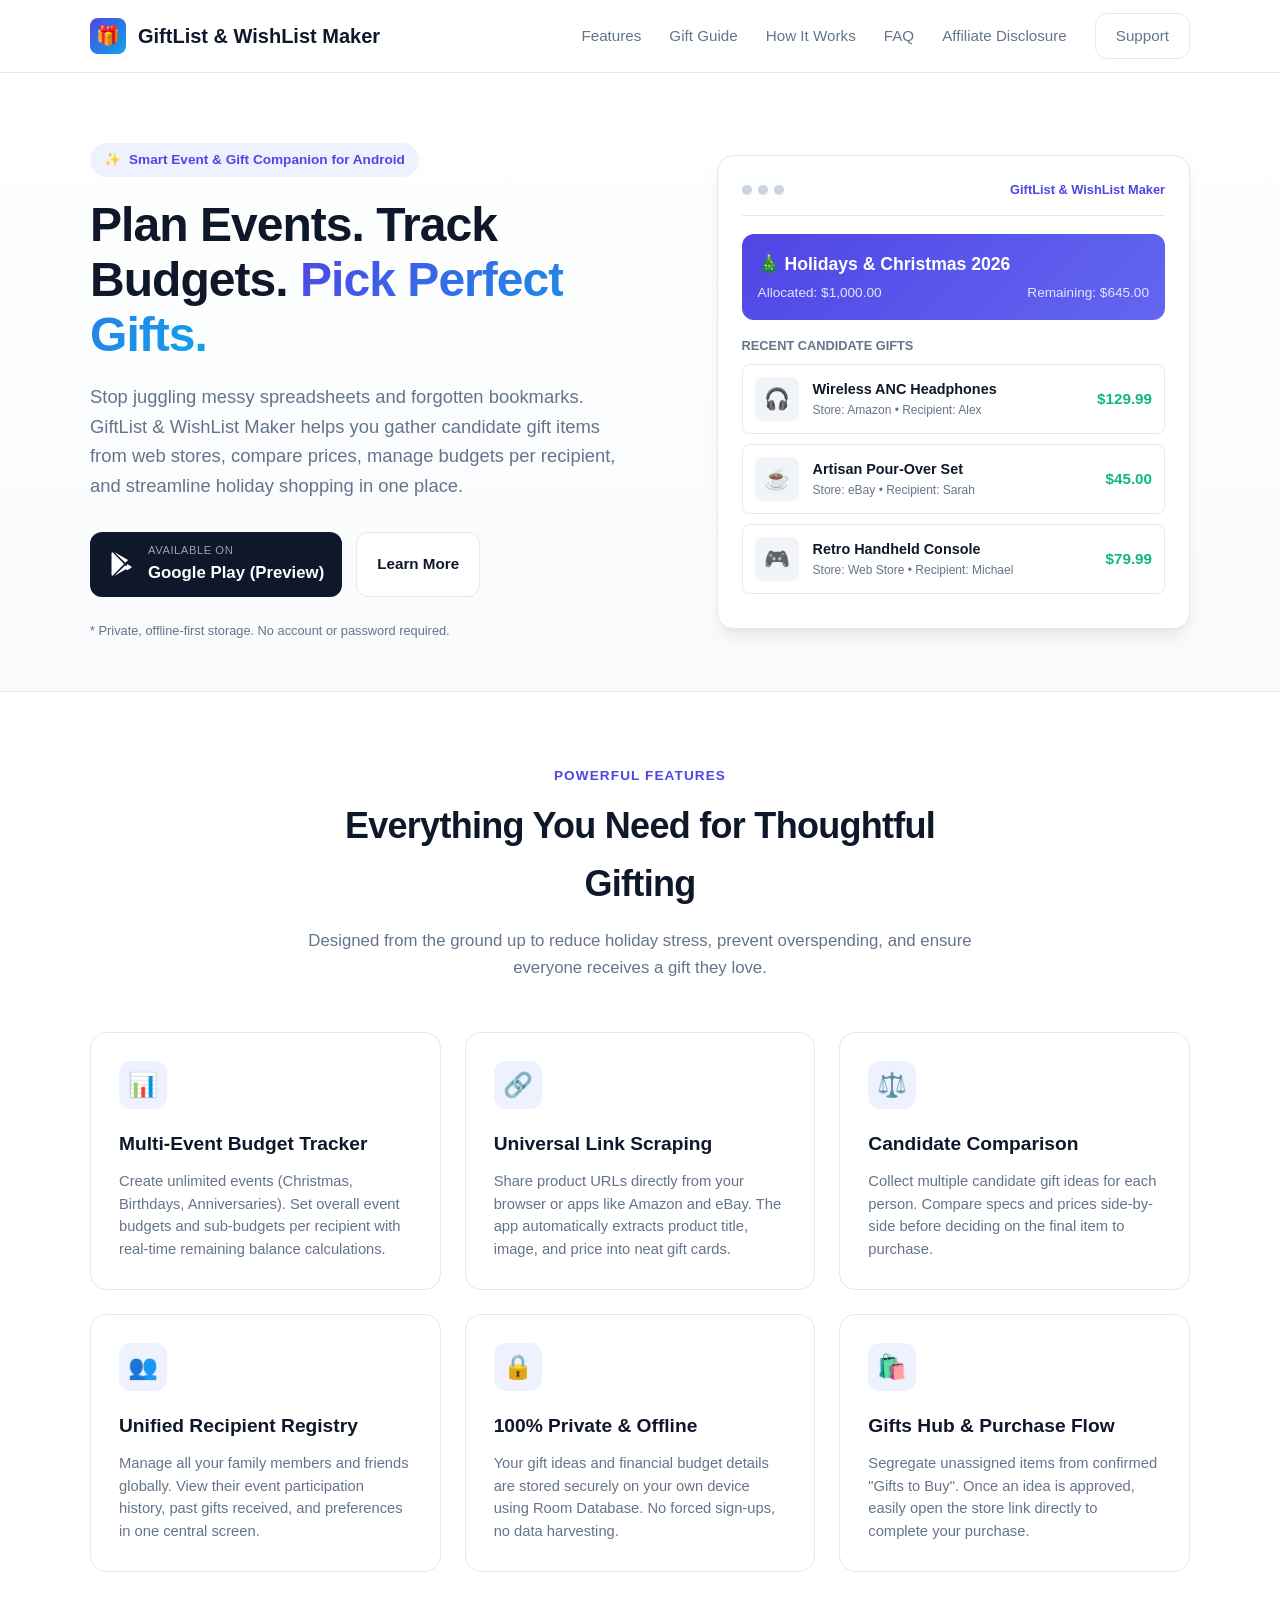
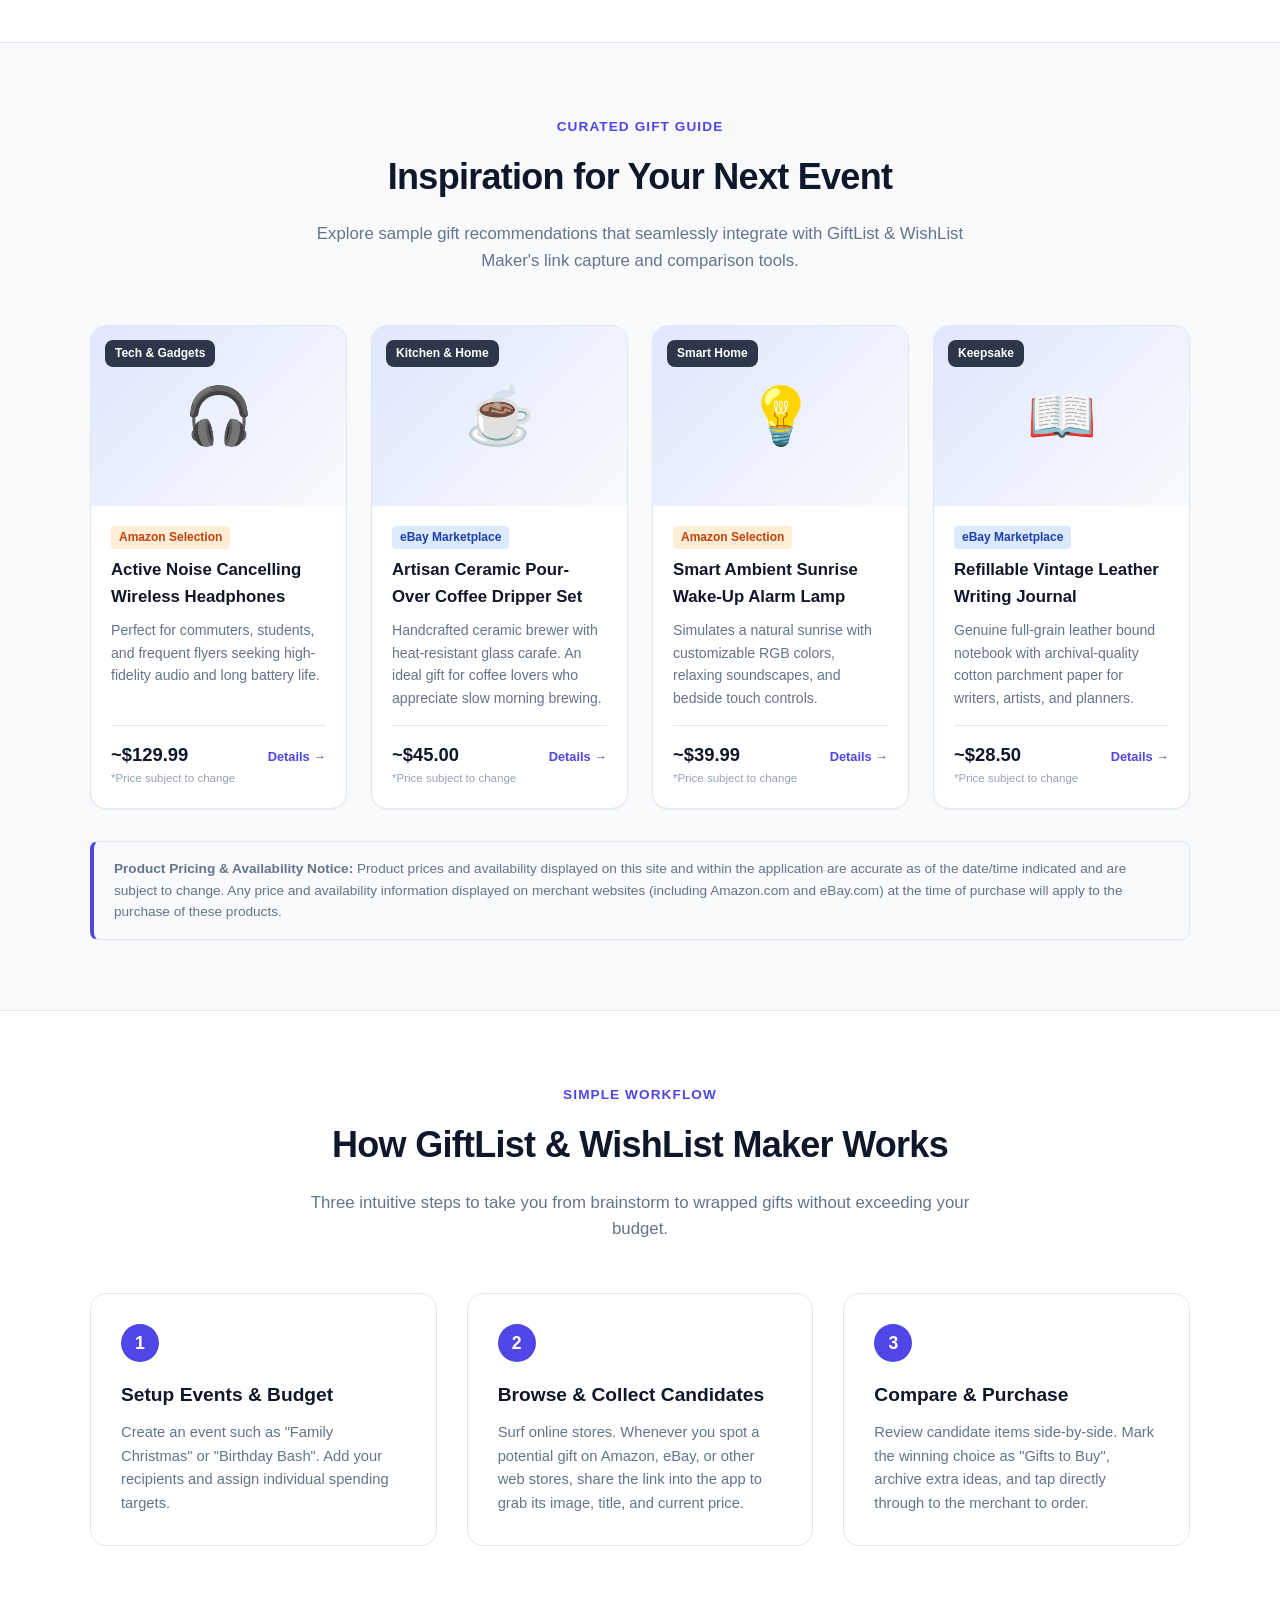
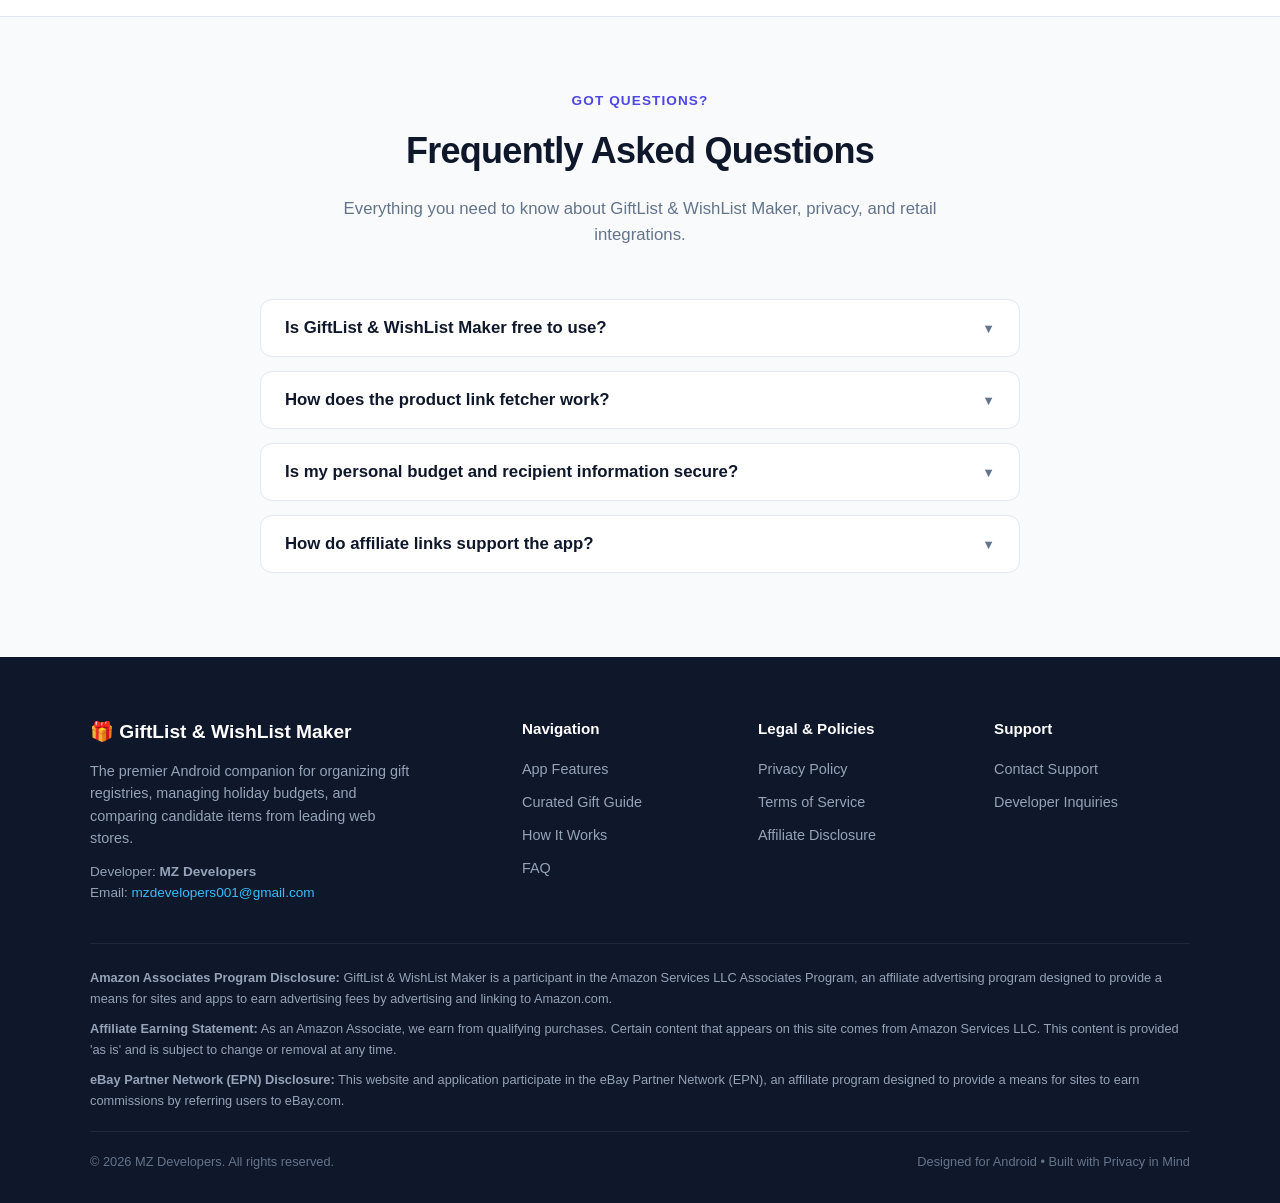
==== index.html @ 9481650f "Initial commit: Compliant companion website for GiftList & WishList Maker" ====
<!DOCTYPE html>
<html lang="en">
<head>
  <meta charset="UTF-8" />
  <meta name="viewport" content="width=device-width, initial-scale=1.0" />
  <title>GiftList & WishList Maker - Smart Event Budgeting & Gift Registry</title>
  <meta name="description" content="Plan events, manage recipient budgets, and curate candidate gifts from Amazon, eBay, and top retailers with GiftList & WishList Maker for Android." />
  <meta name="keywords" content="gift list maker, wishlist app, event budget planner, holiday gift list, amazon gift ideas, ebay gift recommendations, recipient gift tracker" />
  <meta property="og:title" content="GiftList & WishList Maker - Smart Event Budgeting & Gift Registry" />
  <meta property="og:description" content="The intuitive mobile app to organize gift ideas, compare prices, and keep your holiday and birthday budgets on track." />
  <meta property="og:type" content="website" />
  <link rel="stylesheet" href="css/style.css" />
</head>
<body>

  <!-- Top Navigation Header -->
  <header class="site-header">
    <div class="container nav-wrap">
      <a href="/" class="brand">
        <div class="brand-icon">🎁</div>
        <span>GiftList & WishList Maker</span>
      </a>

      <button class="menu-toggle" aria-label="Toggle navigation menu">☰</button>

      <ul class="nav-links">
        <li><a href="#features">Features</a></li>
        <li><a href="#guide">Gift Guide</a></li>
        <li><a href="#how-it-works">How It Works</a></li>
        <li><a href="#faq">FAQ</a></li>
        <li><a href="disclosure">Affiliate Disclosure</a></li>
        <li><a href="contact" class="btn btn-secondary">Support</a></li>
      </ul>
    </div>
  </header>

  <!-- Hero Section -->
  <section class="hero">
    <div class="container hero-grid">
      <div class="hero-content">
        <div class="hero-badge">
          <span>✨</span> Smart Event & Gift Companion for Android
        </div>
        <h1>Plan Events. Track Budgets. <span>Pick Perfect Gifts.</span></h1>
        <p class="hero-lead">
          Stop juggling messy spreadsheets and forgotten bookmarks. GiftList & WishList Maker helps you gather candidate gift items from web stores, compare prices, manage budgets per recipient, and streamline holiday shopping in one place.
        </p>

        <div class="hero-actions">
          <div class="play-badge-link">
            <svg width="28" height="28" viewBox="0 0 24 24" fill="currentColor">
              <path d="M3.609 1.814L13.792 12 3.61 22.186a2.03 2.03 0 0 1-.61-1.464V3.278c0-.568.225-1.1.609-1.464zm11.24 11.242l2.368 2.368-12.01 6.84 9.642-9.208zm0-2.112L5.207 1.736l12.01 6.84-2.368 2.368zm1.488 1.056l3.352 1.91c.783.446.783 1.176 0 1.622l-3.352 1.91-2.124-2.124 2.124-2.318z"/>
            </svg>
            <div>
              <div class="badge-sub">Available on</div>
              <div class="badge-main">Google Play (Preview)</div>
            </div>
          </div>
          <a href="#features" class="btn btn-secondary">Learn More</a>
        </div>
        <p style="font-size: 0.8rem; color: #64748b;">* Private, offline-first storage. No account or password required.</p>
      </div>

      <!-- App Interface Preview Card -->
      <div class="hero-visual">
        <div class="app-mockup-card">
          <div class="mockup-header">
            <div class="mockup-dots">
              <span class="mockup-dot"></span>
              <span class="mockup-dot"></span>
              <span class="mockup-dot"></span>
            </div>
            <span style="font-size: 0.8rem; font-weight: 700; color: #4f46e5;">GiftList & WishList Maker</span>
          </div>

          <div class="mockup-event-banner">
            <h4>🎄 Holidays & Christmas 2026</h4>
            <div class="mockup-event-stats">
              <span>Allocated: $1,000.00</span>
              <span>Remaining: $645.00</span>
            </div>
          </div>

          <div style="font-size: 0.8rem; font-weight: 700; color: #64748b; margin-bottom: 8px;">
            RECENT CANDIDATE GIFTS
          </div>

          <div class="mockup-item-row">
            <div class="mockup-item-img">🎧</div>
            <div class="mockup-item-info">
              <div class="mockup-item-title">Wireless ANC Headphones</div>
              <div class="mockup-item-meta">Store: Amazon • Recipient: Alex</div>
            </div>
            <div class="mockup-item-price">$129.99</div>
          </div>

          <div class="mockup-item-row">
            <div class="mockup-item-img">☕</div>
            <div class="mockup-item-info">
              <div class="mockup-item-title">Artisan Pour-Over Set</div>
              <div class="mockup-item-meta">Store: eBay • Recipient: Sarah</div>
            </div>
            <div class="mockup-item-price">$45.00</div>
          </div>

          <div class="mockup-item-row">
            <div class="mockup-item-img">🎮</div>
            <div class="mockup-item-info">
              <div class="mockup-item-title">Retro Handheld Console</div>
              <div class="mockup-item-meta">Store: Web Store • Recipient: Michael</div>
            </div>
            <div class="mockup-item-price">$79.99</div>
          </div>
        </div>
      </div>
    </div>
  </section>

  <!-- Core Features Section -->
  <section id="features" class="section section-alt">
    <div class="container">
      <div class="section-title-wrap">
        <span class="section-tag">Powerful Features</span>
        <h2 class="section-title">Everything You Need for Thoughtful Gifting</h2>
        <p class="section-subtitle">Designed from the ground up to reduce holiday stress, prevent overspending, and ensure everyone receives a gift they love.</p>
      </div>

      <div class="features-grid">
        <div class="feature-card">
          <div class="feature-icon-wrap">📊</div>
          <h3>Multi-Event Budget Tracker</h3>
          <p>Create unlimited events (Christmas, Birthdays, Anniversaries). Set overall event budgets and sub-budgets per recipient with real-time remaining balance calculations.</p>
        </div>

        <div class="feature-card">
          <div class="feature-icon-wrap">🔗</div>
          <h3>Universal Link Scraping</h3>
          <p>Share product URLs directly from your browser or apps like Amazon and eBay. The app automatically extracts product title, image, and price into neat gift cards.</p>
        </div>

        <div class="feature-card">
          <div class="feature-icon-wrap">⚖️</div>
          <h3>Candidate Comparison</h3>
          <p>Collect multiple candidate gift ideas for each person. Compare specs and prices side-by-side before deciding on the final item to purchase.</p>
        </div>

        <div class="feature-card">
          <div class="feature-icon-wrap">👥</div>
          <h3>Unified Recipient Registry</h3>
          <p>Manage all your family members and friends globally. View their event participation history, past gifts received, and preferences in one central screen.</p>
        </div>

        <div class="feature-card">
          <div class="feature-icon-wrap">🔒</div>
          <h3>100% Private & Offline</h3>
          <p>Your gift ideas and financial budget details are stored securely on your own device using Room Database. No forced sign-ups, no data harvesting.</p>
        </div>

        <div class="feature-card">
          <div class="feature-icon-wrap">🛍️</div>
          <h3>Gifts Hub & Purchase Flow</h3>
          <p>Segregate unassigned items from confirmed "Gifts to Buy". Once an idea is approved, easily open the store link directly to complete your purchase.</p>
        </div>
      </div>
    </div>
  </section>

  <!-- Editorial Curated Gift Ideas Section (Crucial for Amazon Associates & EPN Editorial Compliance) -->
  <section id="guide" class="section">
    <div class="container">
      <div class="section-title-wrap">
        <span class="section-tag">Curated Gift Guide</span>
        <h2 class="section-title">Inspiration for Your Next Event</h2>
        <p class="section-subtitle">Explore sample gift recommendations that seamlessly integrate with GiftList & WishList Maker's link capture and comparison tools.</p>
      </div>

      <div class="guide-grid">
        <!-- Card 1 -->
        <div class="guide-card">
          <div class="guide-img-box">
            <span class="guide-badge-top">Tech & Gadgets</span>
            🎧
          </div>
          <div class="guide-body">
            <span class="guide-store-badge badge-amazon">Amazon Selection</span>
            <h3 class="guide-title">Active Noise Cancelling Wireless Headphones</h3>
            <p class="guide-desc">Perfect for commuters, students, and frequent flyers seeking high-fidelity audio and long battery life.</p>
            <div class="guide-footer">
              <div>
                <span class="guide-price">~$129.99</span>
                <span class="guide-price-note">*Price subject to change</span>
              </div>
              <a href="disclosure" style="font-size: 0.8rem; font-weight: 600;">Details →</a>
            </div>
          </div>
        </div>

        <!-- Card 2 -->
        <div class="guide-card">
          <div class="guide-img-box">
            <span class="guide-badge-top">Kitchen & Home</span>
            ☕
          </div>
          <div class="guide-body">
            <span class="guide-store-badge badge-ebay">eBay Marketplace</span>
            <h3 class="guide-title">Artisan Ceramic Pour-Over Coffee Dripper Set</h3>
            <p class="guide-desc">Handcrafted ceramic brewer with heat-resistant glass carafe. An ideal gift for coffee lovers who appreciate slow morning brewing.</p>
            <div class="guide-footer">
              <div>
                <span class="guide-price">~$45.00</span>
                <span class="guide-price-note">*Price subject to change</span>
              </div>
              <a href="disclosure" style="font-size: 0.8rem; font-weight: 600;">Details →</a>
            </div>
          </div>
        </div>

        <!-- Card 3 -->
        <div class="guide-card">
          <div class="guide-img-box">
            <span class="guide-badge-top">Smart Home</span>
            💡
          </div>
          <div class="guide-body">
            <span class="guide-store-badge badge-amazon">Amazon Selection</span>
            <h3 class="guide-title">Smart Ambient Sunrise Wake-Up Alarm Lamp</h3>
            <p class="guide-desc">Simulates a natural sunrise with customizable RGB colors, relaxing soundscapes, and bedside touch controls.</p>
            <div class="guide-footer">
              <div>
                <span class="guide-price">~$39.99</span>
                <span class="guide-price-note">*Price subject to change</span>
              </div>
              <a href="disclosure" style="font-size: 0.8rem; font-weight: 600;">Details →</a>
            </div>
          </div>
        </div>

        <!-- Card 4 -->
        <div class="guide-card">
          <div class="guide-img-box">
            <span class="guide-badge-top">Keepsake</span>
            📖
          </div>
          <div class="guide-body">
            <span class="guide-store-badge badge-ebay">eBay Marketplace</span>
            <h3 class="guide-title">Refillable Vintage Leather Writing Journal</h3>
            <p class="guide-desc">Genuine full-grain leather bound notebook with archival-quality cotton parchment paper for writers, artists, and planners.</p>
            <div class="guide-footer">
              <div>
                <span class="guide-price">~$28.50</span>
                <span class="guide-price-note">*Price subject to change</span>
              </div>
              <a href="disclosure" style="font-size: 0.8rem; font-weight: 600;">Details →</a>
            </div>
          </div>
        </div>
      </div>

      <!-- Compliance Pricing Notice -->
      <div class="compliance-box">
        <strong>Product Pricing & Availability Notice:</strong> Product prices and availability displayed on this site and within the application are accurate as of the date/time indicated and are subject to change. Any price and availability information displayed on merchant websites (including Amazon.com and eBay.com) at the time of purchase will apply to the purchase of these products.
      </div>
    </div>
  </section>

  <!-- How It Works Section -->
  <section id="how-it-works" class="section section-alt">
    <div class="container">
      <div class="section-title-wrap">
        <span class="section-tag">Simple Workflow</span>
        <h2 class="section-title">How GiftList & WishList Maker Works</h2>
        <p class="section-subtitle">Three intuitive steps to take you from brainstorm to wrapped gifts without exceeding your budget.</p>
      </div>

      <div class="steps-grid">
        <div class="step-card">
          <div class="step-number">1</div>
          <h3>Setup Events & Budget</h3>
          <p>Create an event such as "Family Christmas" or "Birthday Bash". Add your recipients and assign individual spending targets.</p>
        </div>

        <div class="step-card">
          <div class="step-number">2</div>
          <h3>Browse & Collect Candidates</h3>
          <p>Surf online stores. Whenever you spot a potential gift on Amazon, eBay, or other web stores, share the link into the app to grab its image, title, and current price.</p>
        </div>

        <div class="step-card">
          <div class="step-number">3</div>
          <h3>Compare & Purchase</h3>
          <p>Review candidate items side-by-side. Mark the winning choice as "Gifts to Buy", archive extra ideas, and tap directly through to the merchant to order.</p>
        </div>
      </div>
    </div>
  </section>

  <!-- FAQ Section -->
  <section id="faq" class="section">
    <div class="container">
      <div class="section-title-wrap">
        <span class="section-tag">Got Questions?</span>
        <h2 class="section-title">Frequently Asked Questions</h2>
        <p class="section-subtitle">Everything you need to know about GiftList & WishList Maker, privacy, and retail integrations.</p>
      </div>

      <div class="faq-list">
        <div class="faq-item">
          <button class="faq-question">
            <span>Is GiftList & WishList Maker free to use?</span>
            <span class="faq-chevron">▼</span>
          </button>
          <div class="faq-answer">
            Yes! The app provides complete event budget planning, recipient tracking, and candidate gift organization completely free.
          </div>
        </div>

        <div class="faq-item">
          <button class="faq-question">
            <span>How does the product link fetcher work?</span>
            <span class="faq-chevron">▼</span>
          </button>
          <div class="faq-answer">
            When you enter or share a product URL into the app, our metadata service parses the webpage's open graph meta tags and product schema to extract the official title, thumbnail image, store name, and price, formatting them into an easy-to-read candidate card.
          </div>
        </div>

        <div class="faq-item">
          <button class="faq-question">
            <span>Is my personal budget and recipient information secure?</span>
            <span class="faq-chevron">▼</span>
          </button>
          <div class="faq-answer">
            Absolutely. GiftList & WishList Maker operates with a local-first philosophy. Your event names, recipient budgets, and gift candidate lists are stored in a private SQLite database directly on your device. We do not sell your personal shopping data.
          </div>
        </div>

        <div class="faq-item">
          <button class="faq-question">
            <span>How do affiliate links support the app?</span>
            <span class="faq-chevron">▼</span>
          </button>
          <div class="faq-answer">
            When you click on merchant product links (such as Amazon or eBay) to complete a purchase, we may earn a small affiliate commission at absolutely no additional cost to you. This enables us to maintain and continuously improve the app.
          </div>
        </div>
      </div>
    </div>
  </section>

  <!-- Footer with Mandatory Amazon & eBay Disclaimers -->
  <footer class="site-footer">
    <div class="container">
      <div class="footer-grid">
        <div class="footer-brand">
          <h3>🎁 GiftList & WishList Maker</h3>
          <p>The premier Android companion for organizing gift registries, managing holiday budgets, and comparing candidate items from leading web stores.</p>
          <p style="margin-top: 12px; font-size: 0.85rem; color: #94a3b8;">
            Developer: <strong>MZ Developers</strong><br />
            Email: <a href="mailto:mzdevelopers001@gmail.com" style="color: #38bdf8;">mzdevelopers001@gmail.com</a>
          </p>
        </div>

        <div class="footer-col">
          <h4>Navigation</h4>
          <ul>
            <li><a href="#features">App Features</a></li>
            <li><a href="#guide">Curated Gift Guide</a></li>
            <li><a href="#how-it-works">How It Works</a></li>
            <li><a href="#faq">FAQ</a></li>
          </ul>
        </div>

        <div class="footer-col">
          <h4>Legal & Policies</h4>
          <ul>
            <li><a href="privacy">Privacy Policy</a></li>
            <li><a href="terms">Terms of Service</a></li>
            <li><a href="disclosure">Affiliate Disclosure</a></li>
          </ul>
        </div>

        <div class="footer-col">
          <h4>Support</h4>
          <ul>
            <li><a href="contact">Contact Support</a></li>
            <li><a href="mailto:mzdevelopers001@gmail.com">Developer Inquiries</a></li>
          </ul>
        </div>
      </div>

      <!-- Mandatory Affiliate Compliance Statements -->
      <div class="footer-disclaimer-panel">
        <p>
          <strong>Amazon Associates Program Disclosure:</strong> GiftList & WishList Maker is a participant in the Amazon Services LLC Associates Program, an affiliate advertising program designed to provide a means for sites and apps to earn advertising fees by advertising and linking to Amazon.com.
        </p>
        <p>
          <strong>Affiliate Earning Statement:</strong> As an Amazon Associate, we earn from qualifying purchases. Certain content that appears on this site comes from Amazon Services LLC. This content is provided 'as is' and is subject to change or removal at any time.
        </p>
        <p>
          <strong>eBay Partner Network (EPN) Disclosure:</strong> This website and application participate in the eBay Partner Network (EPN), an affiliate program designed to provide a means for sites to earn commissions by referring users to eBay.com.
        </p>
      </div>

      <div class="footer-bottom">
        <div>
          &copy; <span class="current-year">2026</span> MZ Developers. All rights reserved.
        </div>
        <div>
          Designed for Android &bull; Built with Privacy in Mind
        </div>
      </div>
    </div>
  </footer>

  <script src="js/main.js"></script>
</body>
</html>
---- css/style.css ----
/* GiftList & WishList Maker - Global Stylesheet */
:root {
  --primary: #4f46e5;
  --primary-hover: #4338ca;
  --primary-light: #eef2ff;
  --secondary: #0ea5e9;
  --accent: #f59e0b;
  --success: #10b981;
  --text-main: #0f172a;
  --text-muted: #64748b;
  --text-light: #94a3b8;
  --bg-page: #f8fafc;
  --bg-surface: #ffffff;
  --bg-surface-alt: #f1f5f9;
  --border: #e2e8f0;
  --border-focus: #c7d2fe;
  --shadow-sm: 0 1px 2px 0 rgba(0, 0, 0, 0.05);
  --shadow-md: 0 4px 6px -1px rgba(0, 0, 0, 0.08), 0 2px 4px -2px rgba(0, 0, 0, 0.04);
  --shadow-lg: 0 10px 15px -3px rgba(0, 0, 0, 0.08), 0 4px 6px -4px rgba(0, 0, 0, 0.03);
  --radius-sm: 8px;
  --radius-md: 12px;
  --radius-lg: 16px;
  --radius-full: 9999px;
  --container-max: 1140px;
}

* {
  box-sizing: border-box;
  margin: 0;
  padding: 0;
}

body {
  font-family: -apple-system, BlinkMacSystemFont, "Segoe UI", Roboto, "Helvetica Neue", Arial, sans-serif;
  color: var(--text-main);
  background-color: var(--bg-page);
  line-height: 1.6;
  -webkit-font-smoothing: antialiased;
}

a {
  color: var(--primary);
  text-decoration: none;
  transition: color 0.2s ease;
}

a:hover {
  color: var(--primary-hover);
}

img, svg {
  max-width: 100%;
  height: auto;
  display: block;
}

.container {
  width: 100%;
  max-width: var(--container-max);
  margin-left: auto;
  margin-right: auto;
  padding-left: 20px;
  padding-right: 20px;
}

/* Header & Navigation */
.site-header {
  position: sticky;
  top: 0;
  z-index: 50;
  background: rgba(255, 255, 255, 0.95);
  backdrop-filter: blur(10px);
  border-bottom: 1px solid var(--border);
}

.nav-wrap {
  display: flex;
  align-items: center;
  justify-content: space-between;
  height: 72px;
}

.brand {
  display: flex;
  align-items: center;
  gap: 12px;
  font-size: 1.25rem;
  font-weight: 700;
  color: var(--text-main);
}

.brand-icon {
  width: 36px;
  height: 36px;
  background: linear-gradient(135deg, var(--primary), var(--secondary));
  color: #ffffff;
  border-radius: var(--radius-sm);
  display: flex;
  align-items: center;
  justify-content: center;
  font-size: 1.2rem;
}

.nav-links {
  display: flex;
  align-items: center;
  gap: 28px;
  list-style: none;
}

.nav-links a {
  font-size: 0.95rem;
  font-weight: 500;
  color: var(--text-muted);
}

.nav-links a:hover,
.nav-links a.active {
  color: var(--primary);
}

.btn {
  display: inline-flex;
  align-items: center;
  justify-content: center;
  gap: 8px;
  font-weight: 600;
  font-size: 0.95rem;
  padding: 10px 20px;
  border-radius: var(--radius-md);
  border: 1px solid transparent;
  cursor: pointer;
  transition: all 0.2s ease;
  text-decoration: none;
}

.btn-primary {
  background: var(--primary);
  color: #ffffff;
}

.btn-primary:hover {
  background: var(--primary-hover);
  color: #ffffff;
  transform: translateY(-1px);
  box-shadow: var(--shadow-md);
}

.btn-secondary {
  background: #ffffff;
  color: var(--text-main);
  border-color: var(--border);
}

.btn-secondary:hover {
  background: var(--bg-surface-alt);
  color: var(--text-main);
}

.menu-toggle {
  display: none;
  background: transparent;
  border: none;
  font-size: 1.5rem;
  cursor: pointer;
  color: var(--text-main);
}

/* Hero Section */
.hero {
  padding: 70px 0 50px;
  background: linear-gradient(180deg, #ffffff 0%, var(--bg-page) 100%);
  overflow: hidden;
}

.hero-grid {
  display: grid;
  grid-template-columns: 1.1fr 0.9fr;
  gap: 48px;
  align-items: center;
}

.hero-badge {
  display: inline-flex;
  align-items: center;
  gap: 8px;
  padding: 6px 14px;
  background: var(--primary-light);
  color: var(--primary);
  border-radius: var(--radius-full);
  font-size: 0.85rem;
  font-weight: 600;
  margin-bottom: 20px;
}

.hero h1 {
  font-size: 3rem;
  line-height: 1.15;
  font-weight: 800;
  letter-spacing: -0.02em;
  margin-bottom: 20px;
  color: var(--text-main);
}

.hero h1 span {
  background: linear-gradient(135deg, var(--primary), var(--secondary));
  -webkit-background-clip: text;
  -webkit-text-fill-color: transparent;
}

.hero-lead {
  font-size: 1.15rem;
  color: var(--text-muted);
  margin-bottom: 32px;
  max-width: 540px;
}

.hero-actions {
  display: flex;
  flex-wrap: wrap;
  gap: 14px;
  margin-bottom: 24px;
}

.play-badge-link {
  display: inline-flex;
  align-items: center;
  gap: 12px;
  background: #0f172a;
  color: #ffffff;
  padding: 10px 18px;
  border-radius: var(--radius-md);
  transition: transform 0.2s ease, box-shadow 0.2s ease;
}

.play-badge-link:hover {
  transform: translateY(-2px);
  box-shadow: var(--shadow-lg);
  color: #ffffff;
}

.play-badge-link .badge-sub {
  font-size: 0.7rem;
  text-transform: uppercase;
  letter-spacing: 0.05em;
  color: #94a3b8;
}

.play-badge-link .badge-main {
  font-size: 1.05rem;
  font-weight: 700;
  color: #ffffff;
}

/* App Mockup Graphic in Hero */
.app-mockup-card {
  background: #ffffff;
  border: 1px solid var(--border);
  border-radius: var(--radius-lg);
  box-shadow: var(--shadow-lg);
  padding: 24px;
  position: relative;
}

.mockup-header {
  display: flex;
  justify-content: space-between;
  align-items: center;
  border-bottom: 1px solid var(--border);
  padding-bottom: 14px;
  margin-bottom: 18px;
}

.mockup-dots {
  display: flex;
  gap: 6px;
}

.mockup-dot {
  width: 10px;
  height: 10px;
  border-radius: 50%;
  background: #cbd5e1;
}

.mockup-event-banner {
  background: linear-gradient(135deg, #4f46e5, #6366f1);
  color: #ffffff;
  border-radius: var(--radius-md);
  padding: 16px;
  margin-bottom: 16px;
}

.mockup-event-banner h4 {
  font-size: 1.1rem;
  font-weight: 700;
  margin-bottom: 4px;
}

.mockup-event-stats {
  display: flex;
  justify-content: space-between;
  font-size: 0.85rem;
  color: #e0e7ff;
}

.mockup-item-row {
  display: flex;
  align-items: center;
  gap: 14px;
  padding: 12px;
  border: 1px solid var(--border);
  border-radius: var(--radius-sm);
  margin-bottom: 10px;
  background: #ffffff;
}

.mockup-item-img {
  width: 44px;
  height: 44px;
  border-radius: var(--radius-sm);
  background: var(--bg-surface-alt);
  display: flex;
  align-items: center;
  justify-content: center;
  font-size: 1.3rem;
}

.mockup-item-info {
  flex: 1;
}

.mockup-item-title {
  font-size: 0.9rem;
  font-weight: 600;
  color: var(--text-main);
}

.mockup-item-meta {
  font-size: 0.75rem;
  color: var(--text-muted);
}

.mockup-item-price {
  font-weight: 700;
  color: var(--success);
  font-size: 0.95rem;
}

/* Sections Common */
.section {
  padding: 70px 0;
}

.section-alt {
  background: #ffffff;
  border-top: 1px solid var(--border);
  border-bottom: 1px solid var(--border);
}

.section-title-wrap {
  text-align: center;
  max-width: 680px;
  margin: 0 auto 50px;
}

.section-tag {
  display: inline-block;
  color: var(--primary);
  font-size: 0.85rem;
  font-weight: 700;
  text-transform: uppercase;
  letter-spacing: 0.08em;
  margin-bottom: 10px;
}

.section-title {
  font-size: 2.25rem;
  font-weight: 800;
  letter-spacing: -0.02em;
  margin-bottom: 16px;
  color: var(--text-main);
}

.section-subtitle {
  font-size: 1.05rem;
  color: var(--text-muted);
}

/* Features Grid */
.features-grid {
  display: grid;
  grid-template-columns: repeat(auto-fit, minmax(260px, 1fr));
  gap: 24px;
}

.feature-card {
  background: var(--bg-surface);
  border: 1px solid var(--border);
  border-radius: var(--radius-lg);
  padding: 28px;
  transition: transform 0.2s ease, box-shadow 0.2s ease;
}

.feature-card:hover {
  transform: translateY(-3px);
  box-shadow: var(--shadow-md);
}

.feature-icon-wrap {
  width: 48px;
  height: 48px;
  border-radius: var(--radius-md);
  background: var(--primary-light);
  color: var(--primary);
  display: flex;
  align-items: center;
  justify-content: center;
  font-size: 1.5rem;
  margin-bottom: 20px;
}

.feature-card h3 {
  font-size: 1.2rem;
  font-weight: 700;
  margin-bottom: 10px;
}

.feature-card p {
  font-size: 0.92rem;
  color: var(--text-muted);
  line-height: 1.55;
}

/* Curated Gift Guide Sample Section (Affiliate Approval Focus) */
.guide-grid {
  display: grid;
  grid-template-columns: repeat(auto-fit, minmax(250px, 1fr));
  gap: 24px;
}

.guide-card {
  background: #ffffff;
  border: 1px solid var(--border);
  border-radius: var(--radius-lg);
  overflow: hidden;
  box-shadow: var(--shadow-sm);
  display: flex;
  flex-direction: column;
  transition: transform 0.2s ease, box-shadow 0.2s ease;
}

.guide-card:hover {
  transform: translateY(-3px);
  box-shadow: var(--shadow-md);
}

.guide-badge-top {
  position: absolute;
  top: 14px;
  left: 14px;
  background: rgba(15, 23, 42, 0.85);
  color: #ffffff;
  padding: 4px 10px;
  border-radius: var(--radius-sm);
  font-size: 0.75rem;
  font-weight: 600;
}

.guide-img-box {
  position: relative;
  height: 180px;
  background: linear-gradient(135deg, #e0e7ff, #f8fafc);
  display: flex;
  align-items: center;
  justify-content: center;
  font-size: 3.5rem;
}

.guide-body {
  padding: 20px;
  display: flex;
  flex-direction: column;
  flex: 1;
}

.guide-store-badge {
  display: inline-block;
  font-size: 0.75rem;
  font-weight: 700;
  padding: 2px 8px;
  border-radius: 4px;
  margin-bottom: 8px;
  width: fit-content;
}

.badge-amazon {
  background: #ffedd5;
  color: #c2410c;
}

.badge-ebay {
  background: #dbeafe;
  color: #1e40af;
}

.guide-title {
  font-size: 1.05rem;
  font-weight: 700;
  margin-bottom: 8px;
  color: var(--text-main);
}

.guide-desc {
  font-size: 0.88rem;
  color: var(--text-muted);
  margin-bottom: 16px;
  flex: 1;
}

.guide-footer {
  display: flex;
  align-items: baseline;
  justify-content: space-between;
  border-top: 1px solid var(--border);
  padding-top: 14px;
  margin-top: auto;
}

.guide-price {
  font-size: 1.15rem;
  font-weight: 800;
  color: var(--text-main);
}

.guide-price-note {
  font-size: 0.72rem;
  color: var(--text-light);
  display: block;
}

/* Compliance Notice Box */
.compliance-box {
  background: #f8fafc;
  border: 1px solid var(--border);
  border-left: 4px solid var(--primary);
  border-radius: var(--radius-sm);
  padding: 16px 20px;
  margin-top: 32px;
  font-size: 0.85rem;
  color: var(--text-muted);
}

/* How It Works Steps */
.steps-grid {
  display: grid;
  grid-template-columns: repeat(auto-fit, minmax(280px, 1fr));
  gap: 30px;
}

.step-card {
  position: relative;
  padding: 30px;
  background: var(--bg-surface);
  border: 1px solid var(--border);
  border-radius: var(--radius-lg);
}

.step-number {
  width: 38px;
  height: 38px;
  background: var(--primary);
  color: #ffffff;
  border-radius: 50%;
  font-weight: 800;
  font-size: 1.1rem;
  display: flex;
  align-items: center;
  justify-content: center;
  margin-bottom: 18px;
}

.step-card h3 {
  font-size: 1.2rem;
  font-weight: 700;
  margin-bottom: 10px;
}

.step-card p {
  font-size: 0.92rem;
  color: var(--text-muted);
}

/* FAQ Accordion */
.faq-list {
  max-width: 760px;
  margin: 0 auto;
}

.faq-item {
  border: 1px solid var(--border);
  border-radius: var(--radius-md);
  margin-bottom: 14px;
  background: #ffffff;
  overflow: hidden;
}

.faq-question {
  width: 100%;
  text-align: left;
  background: transparent;
  border: none;
  padding: 18px 24px;
  font-size: 1.05rem;
  font-weight: 600;
  color: var(--text-main);
  cursor: pointer;
  display: flex;
  justify-content: space-between;
  align-items: center;
}

.faq-chevron {
  transition: transform 0.2s ease;
  font-size: 0.8rem;
  color: var(--text-muted);
}

.faq-item.active .faq-chevron {
  transform: rotate(180deg);
}

.faq-answer {
  padding: 0 24px 18px;
  font-size: 0.95rem;
  color: var(--text-muted);
  display: none;
  line-height: 1.6;
}

.faq-item.active .faq-answer {
  display: block;
}

/* Legal & Detail Content Pages */
.legal-page-header {
  padding: 50px 0 30px;
  background: #ffffff;
  border-bottom: 1px solid var(--border);
  margin-bottom: 40px;
}

.legal-page-header h1 {
  font-size: 2.5rem;
  font-weight: 800;
  margin-bottom: 10px;
  color: var(--text-main);
}

.legal-meta {
  color: var(--text-muted);
  font-size: 0.9rem;
}

.legal-content {
  background: #ffffff;
  border: 1px solid var(--border);
  border-radius: var(--radius-lg);
  padding: 40px;
  margin-bottom: 60px;
  max-width: 900px;
  margin-left: auto;
  margin-right: auto;
}

.legal-content h2 {
  font-size: 1.5rem;
  font-weight: 700;
  margin-top: 32px;
  margin-bottom: 14px;
  color: var(--text-main);
  border-bottom: 1px solid var(--border);
  padding-bottom: 8px;
}

.legal-content h3 {
  font-size: 1.15rem;
  font-weight: 600;
  margin-top: 24px;
  margin-bottom: 10px;
}

.legal-content p,
.legal-content ul {
  font-size: 0.95rem;
  color: #334155;
  margin-bottom: 16px;
  line-height: 1.7;
}

.legal-content ul {
  padding-left: 24px;
}

.legal-content li {
  margin-bottom: 8px;
}

.disclosure-highlight-box {
  background: #eff6ff;
  border: 2px solid #93c5fd;
  border-radius: var(--radius-md);
  padding: 20px;
  margin: 24px 0;
  font-weight: 500;
  color: #1e3a8a;
}

/* Contact Page Layout */
.contact-grid {
  display: grid;
  grid-template-columns: 1fr 1fr;
  gap: 36px;
  max-width: 960px;
  margin: 0 auto;
}

.contact-card {
  background: #ffffff;
  border: 1px solid var(--border);
  border-radius: var(--radius-lg);
  padding: 36px;
}

.contact-item {
  display: flex;
  gap: 16px;
  margin-bottom: 24px;
}

.contact-icon {
  width: 44px;
  height: 44px;
  border-radius: var(--radius-sm);
  background: var(--primary-light);
  color: var(--primary);
  display: flex;
  align-items: center;
  justify-content: center;
  font-size: 1.3rem;
  flex-shrink: 0;
}

.contact-form .form-group {
  margin-bottom: 18px;
}

.contact-form label {
  display: block;
  font-size: 0.88rem;
  font-weight: 600;
  margin-bottom: 6px;
  color: var(--text-main);
}

.contact-form input,
.contact-form textarea {
  width: 100%;
  padding: 12px 14px;
  border: 1px solid var(--border);
  border-radius: var(--radius-sm);
  font-size: 0.95rem;
  font-family: inherit;
  color: var(--text-main);
  background: #f8fafc;
  transition: border-color 0.2s ease, box-shadow 0.2s ease;
}

.contact-form input:focus,
.contact-form textarea:focus {
  outline: none;
  border-color: var(--primary);
  background: #ffffff;
  box-shadow: 0 0 0 3px rgba(79, 70, 229, 0.15);
}

/* Footer & Mandatory Affiliate Disclaimers */
.site-footer {
  background: #0f172a;
  color: #cbd5e1;
  padding: 60px 0 30px;
  font-size: 0.9rem;
}

.footer-grid {
  display: grid;
  grid-template-columns: 2fr 1fr 1fr 1fr;
  gap: 40px;
  margin-bottom: 40px;
}

.footer-brand h3 {
  color: #ffffff;
  font-size: 1.2rem;
  font-weight: 700;
  margin-bottom: 12px;
}

.footer-brand p {
  color: #94a3b8;
  font-size: 0.9rem;
  max-width: 320px;
  line-height: 1.55;
}

.footer-col h4 {
  color: #ffffff;
  font-size: 0.95rem;
  font-weight: 600;
  margin-bottom: 16px;
}

.footer-col ul {
  list-style: none;
}

.footer-col li {
  margin-bottom: 10px;
}

.footer-col a {
  color: #94a3b8;
}

.footer-col a:hover {
  color: #ffffff;
}

.footer-disclaimer-panel {
  border-top: 1px solid #1e293b;
  padding-top: 24px;
  margin-top: 30px;
  font-size: 0.8rem;
  line-height: 1.6;
  color: #94a3b8;
}

.footer-disclaimer-panel p {
  margin-bottom: 10px;
}

.footer-bottom {
  border-top: 1px solid #1e293b;
  padding-top: 20px;
  margin-top: 20px;
  display: flex;
  justify-content: space-between;
  align-items: center;
  font-size: 0.8rem;
  color: #64748b;
}

/* Responsive Media Queries */
@media (max-width: 960px) {
  .hero-grid {
    grid-template-columns: 1fr;
    gap: 36px;
  }
  .contact-grid {
    grid-template-columns: 1fr;
  }
  .footer-grid {
    grid-template-columns: 1fr 1fr;
  }
}

@media (max-width: 768px) {
  .menu-toggle {
    display: block;
  }
  .nav-links {
    position: absolute;
    top: 72px;
    left: 0;
    width: 100%;
    background: #ffffff;
    flex-direction: column;
    align-items: flex-start;
    padding: 24px;
    gap: 18px;
    border-bottom: 1px solid var(--border);
    box-shadow: var(--shadow-lg);
    display: none;
  }
  .nav-links.active {
    display: flex;
  }
  .hero h1 {
    font-size: 2.3rem;
  }
  .footer-grid {
    grid-template-columns: 1fr;
  }
  .footer-bottom {
    flex-direction: column;
    gap: 10px;
    text-align: center;
  }
}
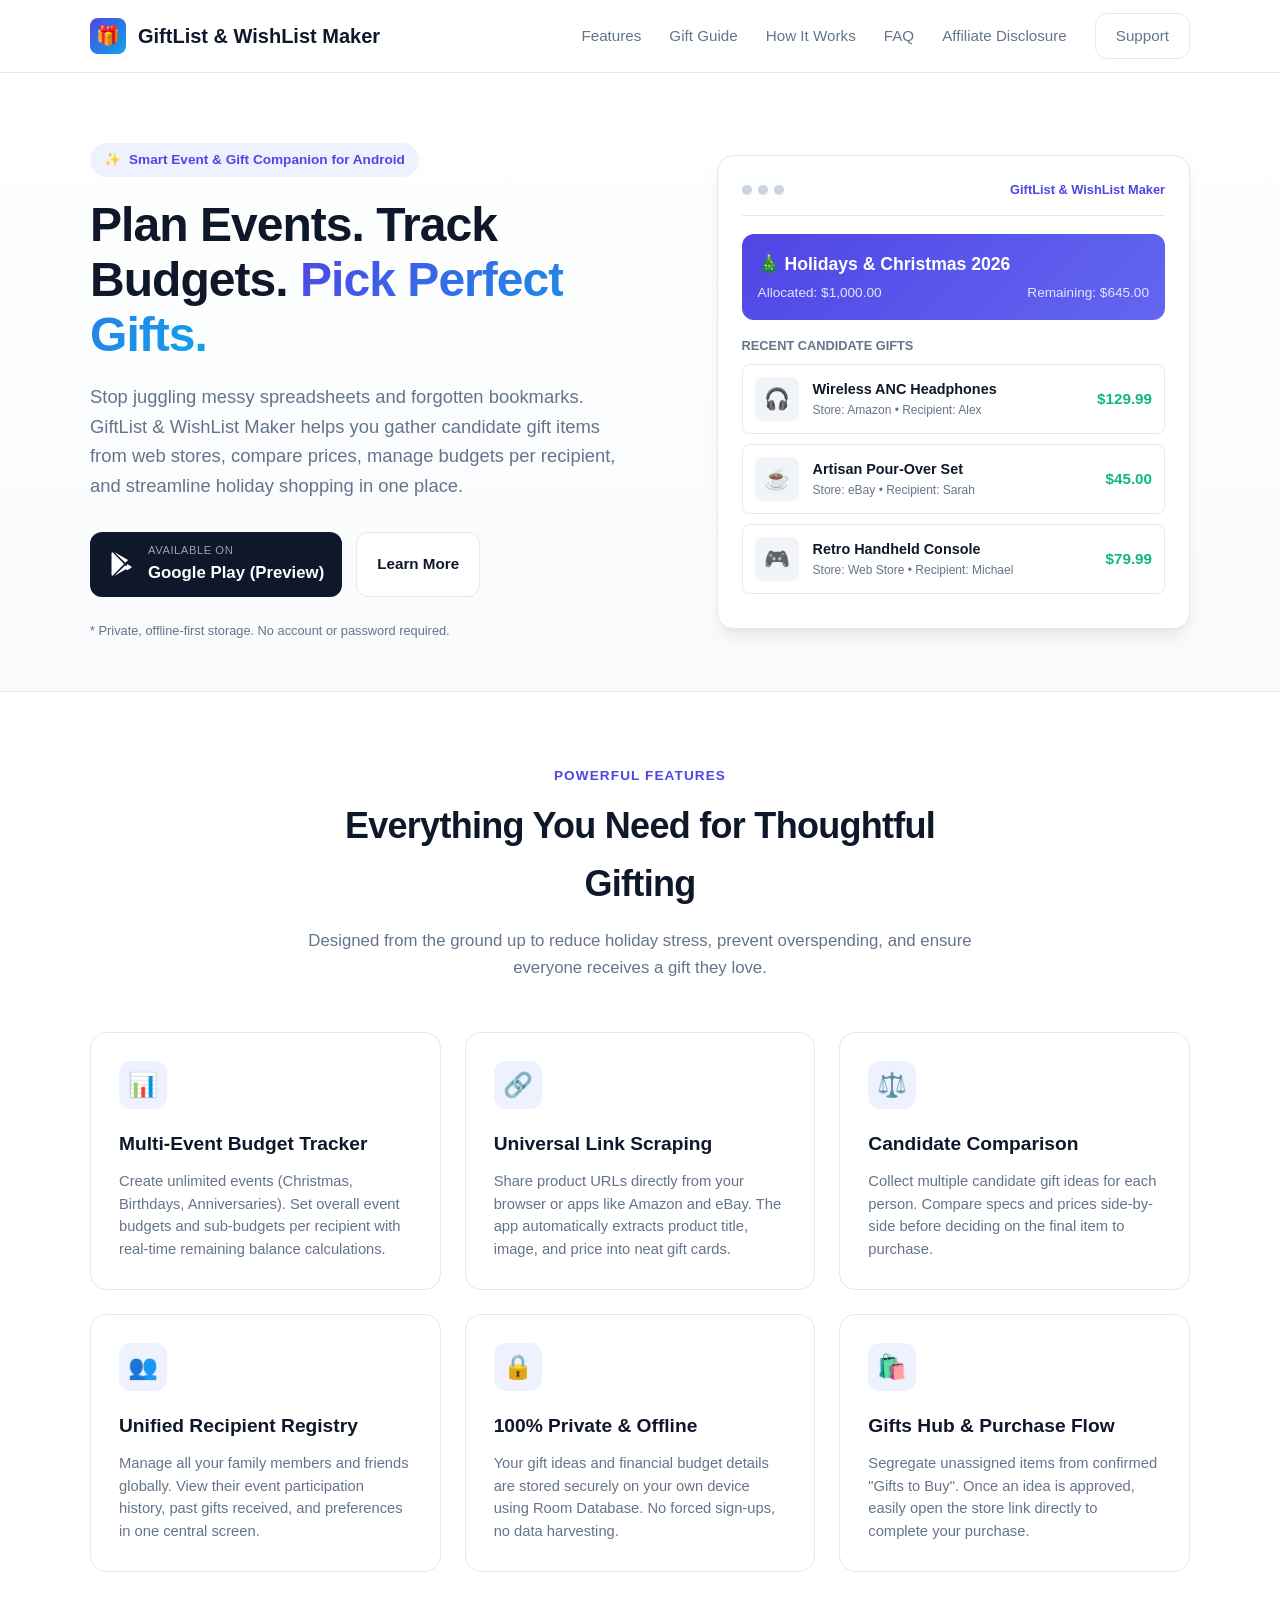
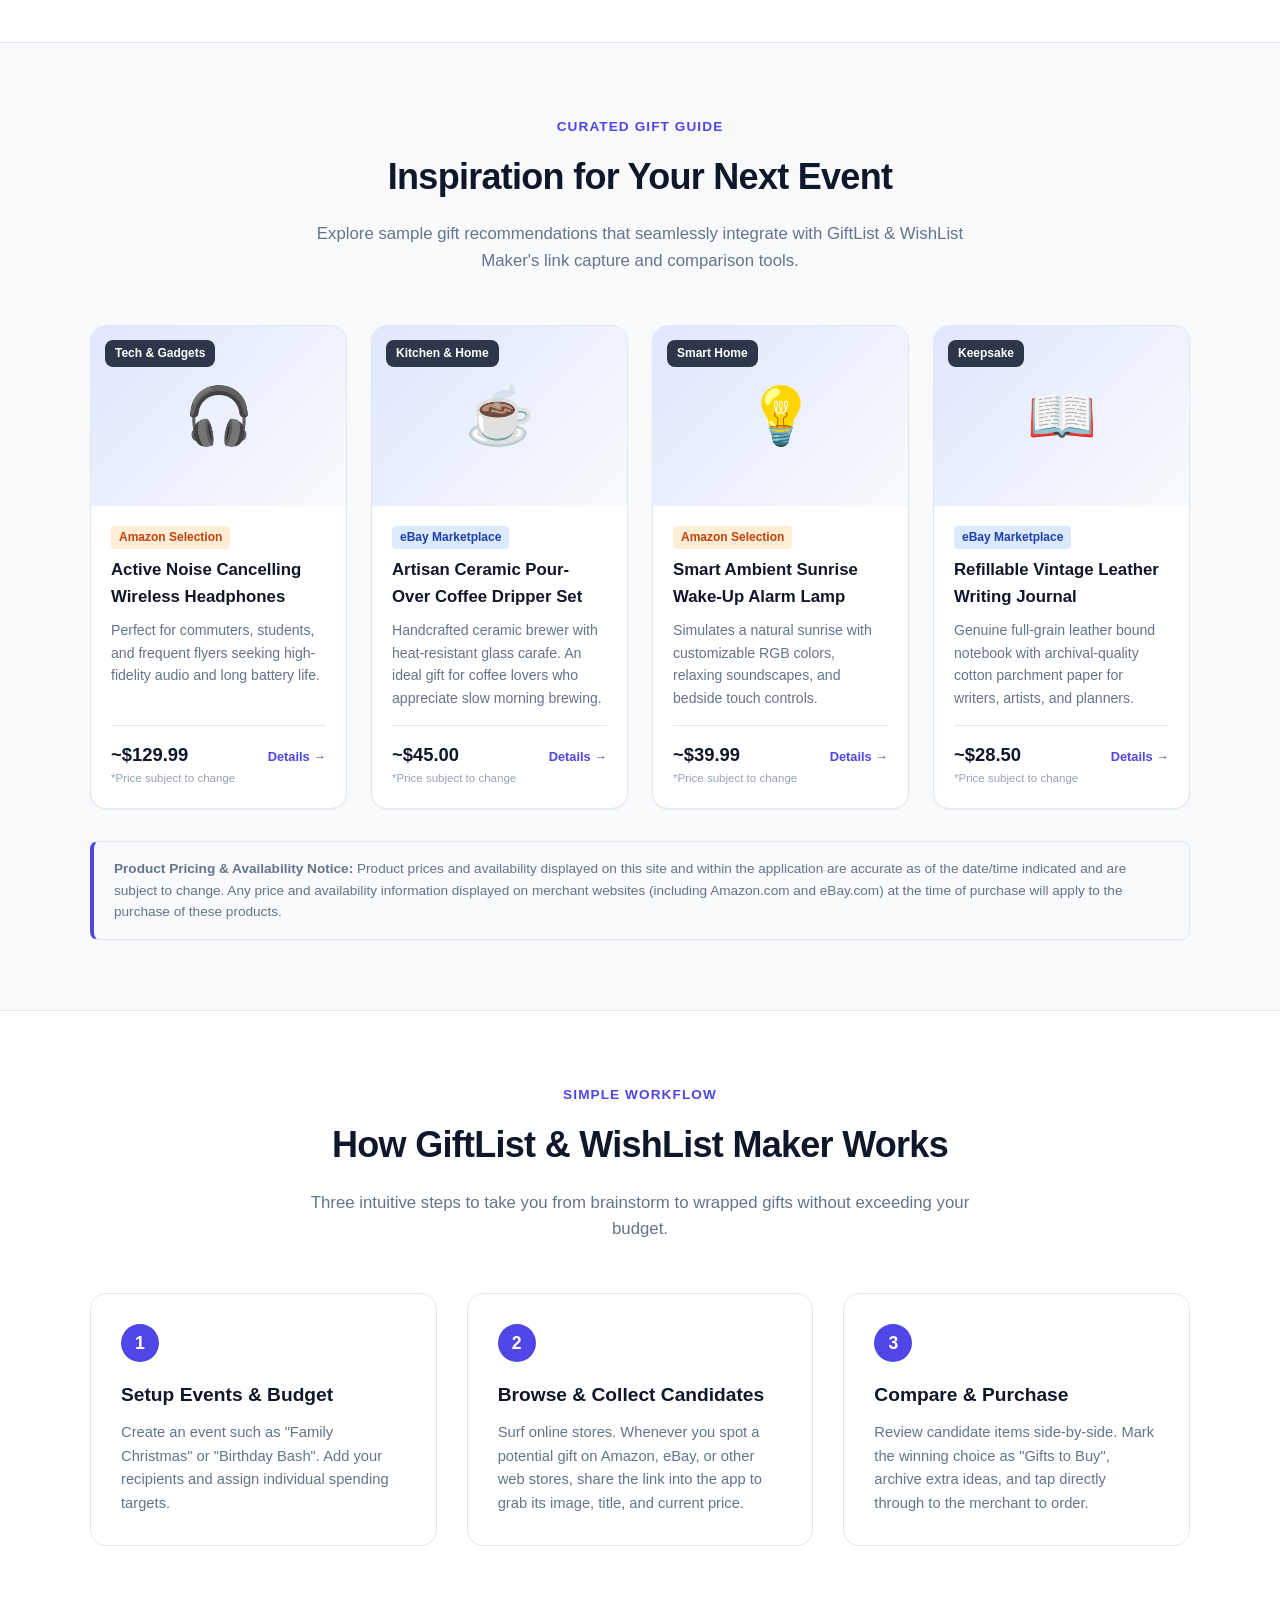
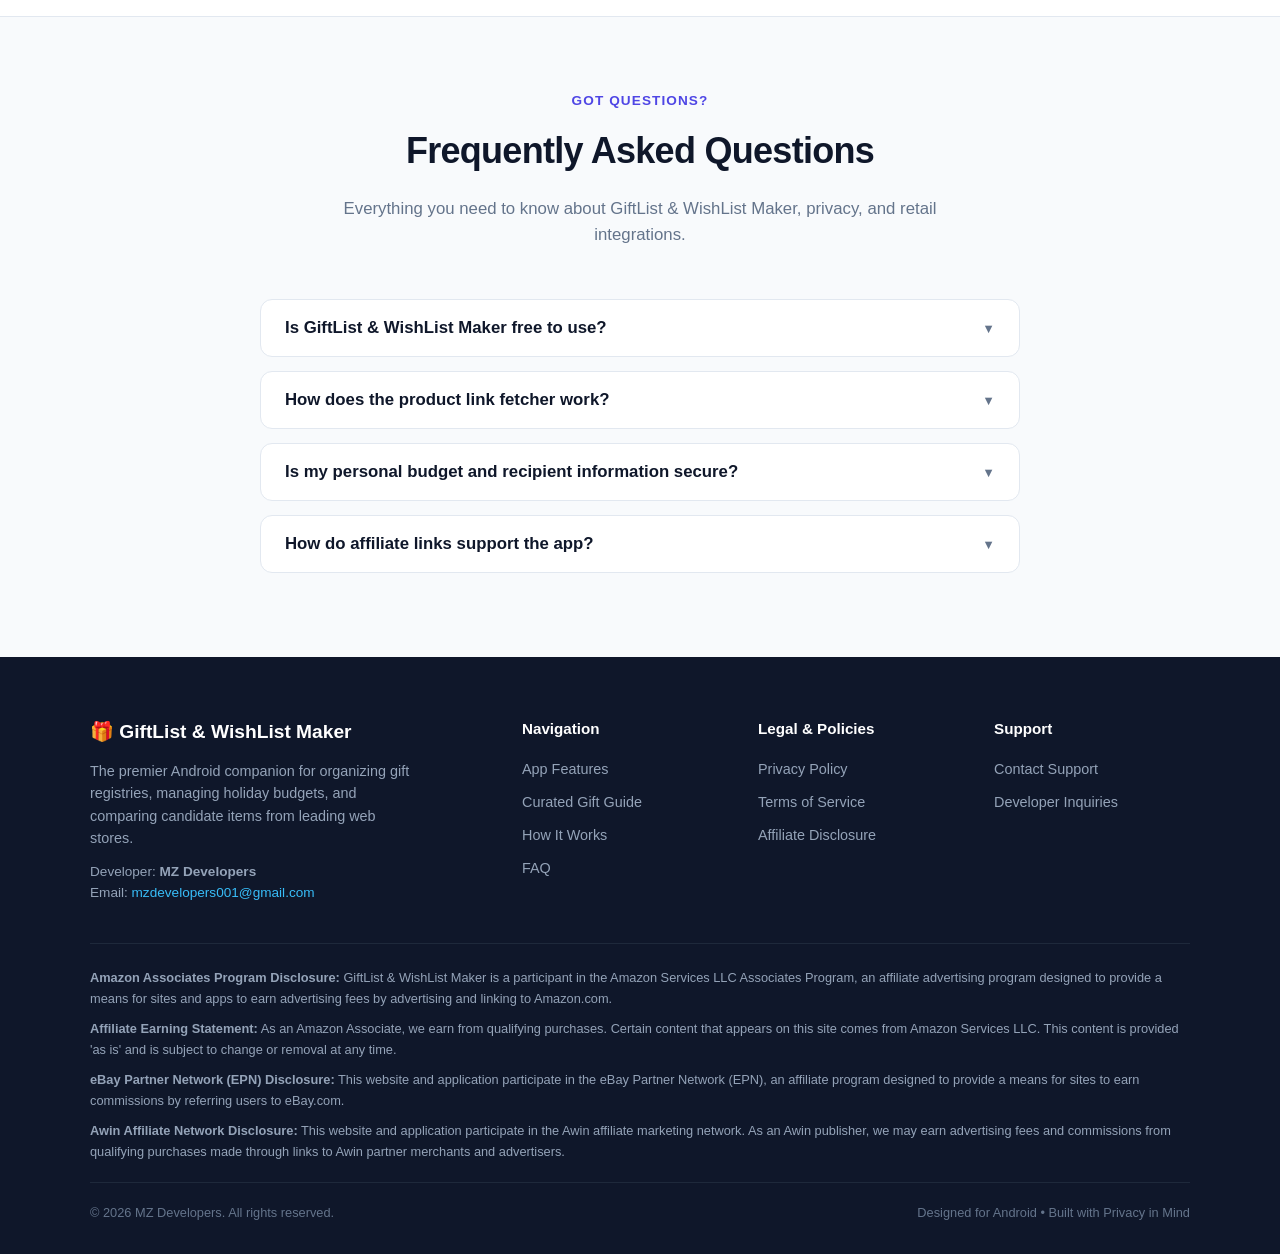
==== commit 17b6f18c: "Add Awin affiliate verification meta tags and disclosures" ====
--- a/index.html
+++ b/index.html
@@ -9,6 +9,9 @@
   <meta property="og:title" content="GiftList & WishList Maker - Smart Event Budgeting & Gift Registry" />
   <meta property="og:description" content="The intuitive mobile app to organize gift ideas, compare prices, and keep your holiday and birthday budgets on track." />
   <meta property="og:type" content="website" />
+  <!-- Awin Publisher Verification: Awin -->
+  <meta name="awin" content="awin-publisher-verification" />
+  <meta name="awin-site-verification" content="Awin" />
   <link rel="stylesheet" href="css/style.css" />
 </head>
 <body>
@@ -28,8 +31,8 @@
         <li><a href="#guide">Gift Guide</a></li>
         <li><a href="#how-it-works">How It Works</a></li>
         <li><a href="#faq">FAQ</a></li>
-        <li><a href="disclosure">Affiliate Disclosure</a></li>
-        <li><a href="contact" class="btn btn-secondary">Support</a></li>
+        <li><a href="disclosure.html">Affiliate Disclosure</a></li>
+        <li><a href="contact.html" class="btn btn-secondary">Support</a></li>
       </ul>
     </div>
   </header>
@@ -190,7 +193,7 @@
                 <span class="guide-price">~$129.99</span>
                 <span class="guide-price-note">*Price subject to change</span>
               </div>
-              <a href="disclosure" style="font-size: 0.8rem; font-weight: 600;">Details →</a>
+              <a href="disclosure.html" style="font-size: 0.8rem; font-weight: 600;">Details →</a>
             </div>
           </div>
         </div>
@@ -210,7 +213,7 @@
                 <span class="guide-price">~$45.00</span>
                 <span class="guide-price-note">*Price subject to change</span>
               </div>
-              <a href="disclosure" style="font-size: 0.8rem; font-weight: 600;">Details →</a>
+              <a href="disclosure.html" style="font-size: 0.8rem; font-weight: 600;">Details →</a>
             </div>
           </div>
         </div>
@@ -230,7 +233,7 @@
                 <span class="guide-price">~$39.99</span>
                 <span class="guide-price-note">*Price subject to change</span>
               </div>
-              <a href="disclosure" style="font-size: 0.8rem; font-weight: 600;">Details →</a>
+              <a href="disclosure.html" style="font-size: 0.8rem; font-weight: 600;">Details →</a>
             </div>
           </div>
         </div>
@@ -250,7 +253,7 @@
                 <span class="guide-price">~$28.50</span>
                 <span class="guide-price-note">*Price subject to change</span>
               </div>
-              <a href="disclosure" style="font-size: 0.8rem; font-weight: 600;">Details →</a>
+              <a href="disclosure.html" style="font-size: 0.8rem; font-weight: 600;">Details →</a>
             </div>
           </div>
         </div>
@@ -373,16 +376,16 @@
         <div class="footer-col">
           <h4>Legal & Policies</h4>
           <ul>
-            <li><a href="privacy">Privacy Policy</a></li>
-            <li><a href="terms">Terms of Service</a></li>
-            <li><a href="disclosure">Affiliate Disclosure</a></li>
+            <li><a href="privacy.html">Privacy Policy</a></li>
+            <li><a href="terms.html">Terms of Service</a></li>
+            <li><a href="disclosure.html">Affiliate Disclosure</a></li>
           </ul>
         </div>
 
         <div class="footer-col">
           <h4>Support</h4>
           <ul>
-            <li><a href="contact">Contact Support</a></li>
+            <li><a href="contact.html">Contact Support</a></li>
             <li><a href="mailto:mzdevelopers001@gmail.com">Developer Inquiries</a></li>
           </ul>
         </div>
@@ -399,6 +402,9 @@
         <p>
           <strong>eBay Partner Network (EPN) Disclosure:</strong> This website and application participate in the eBay Partner Network (EPN), an affiliate program designed to provide a means for sites to earn commissions by referring users to eBay.com.
         </p>
+        <p>
+          <strong>Awin Affiliate Network Disclosure:</strong> This website and application participate in the Awin affiliate marketing network. As an Awin publisher, we may earn advertising fees and commissions from qualifying purchases made through links to Awin partner merchants and advertisers.
+        </p>
       </div>
 
       <div class="footer-bottom">
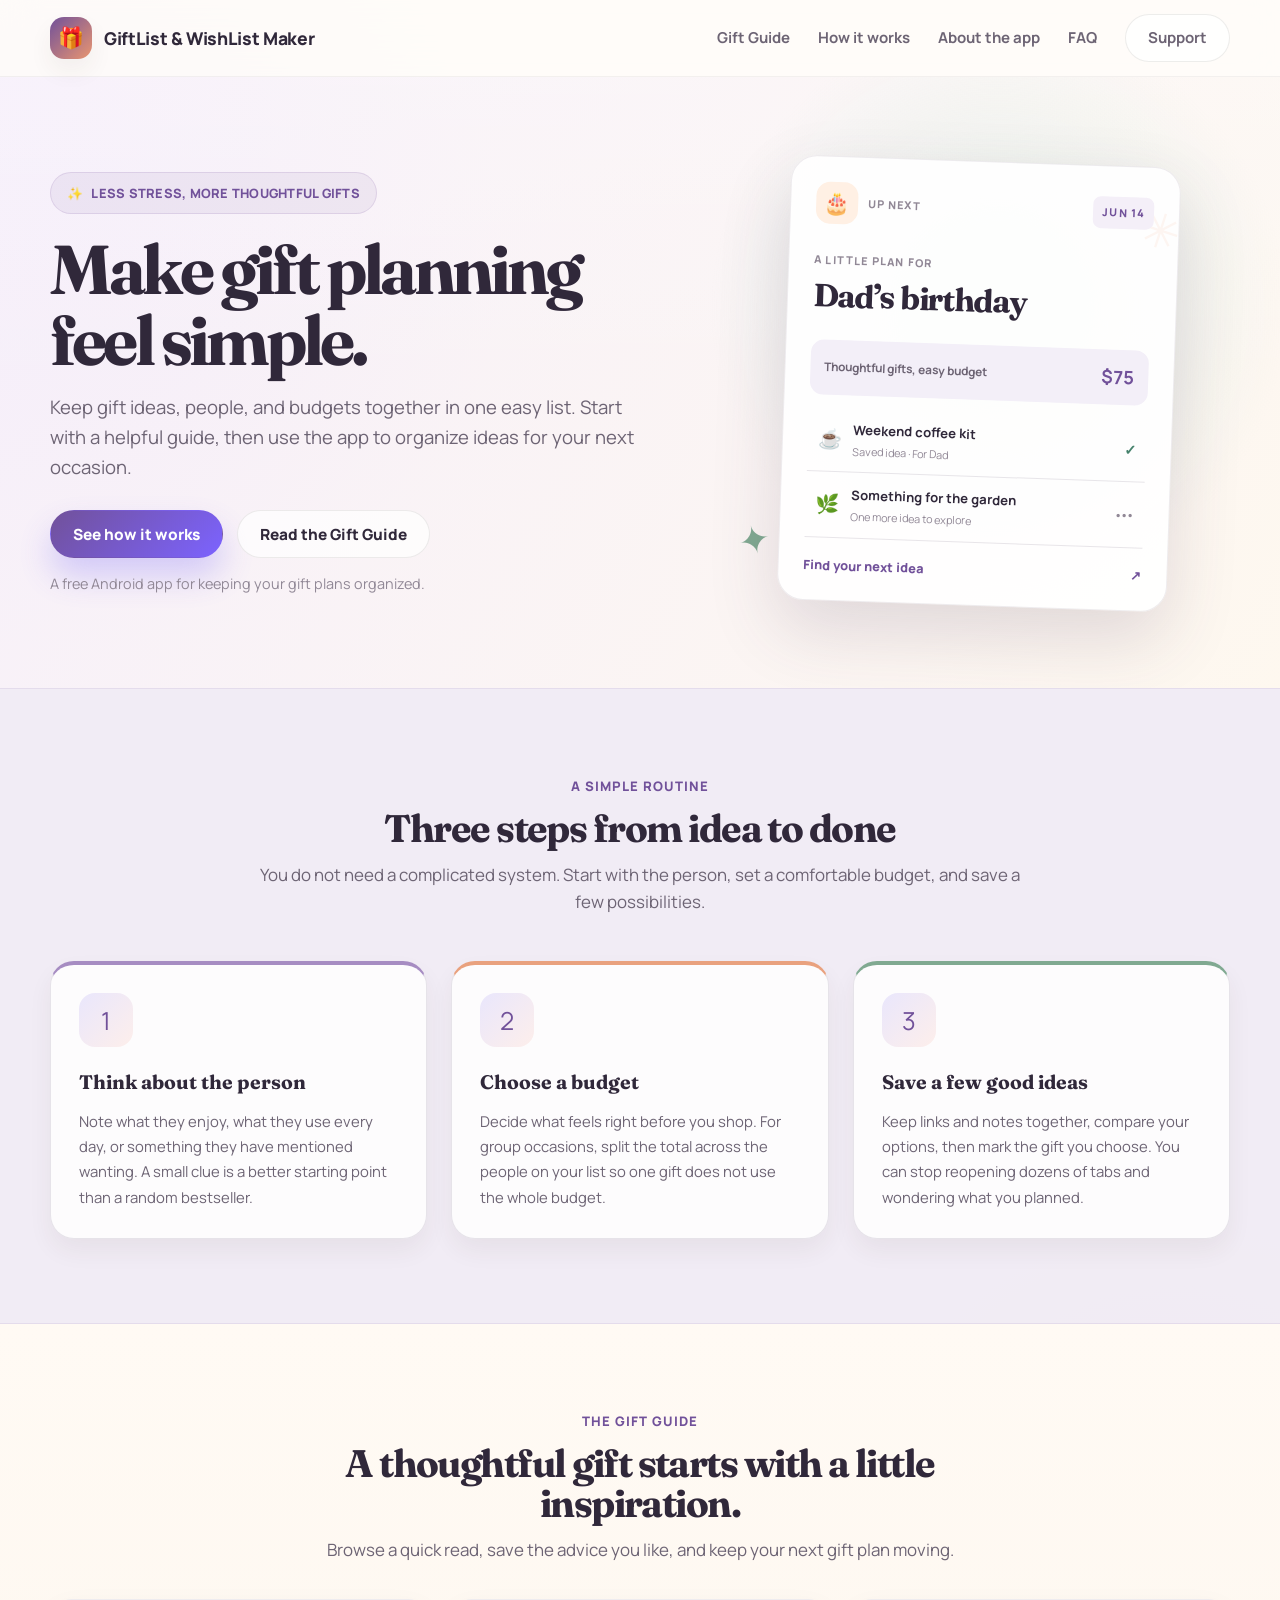
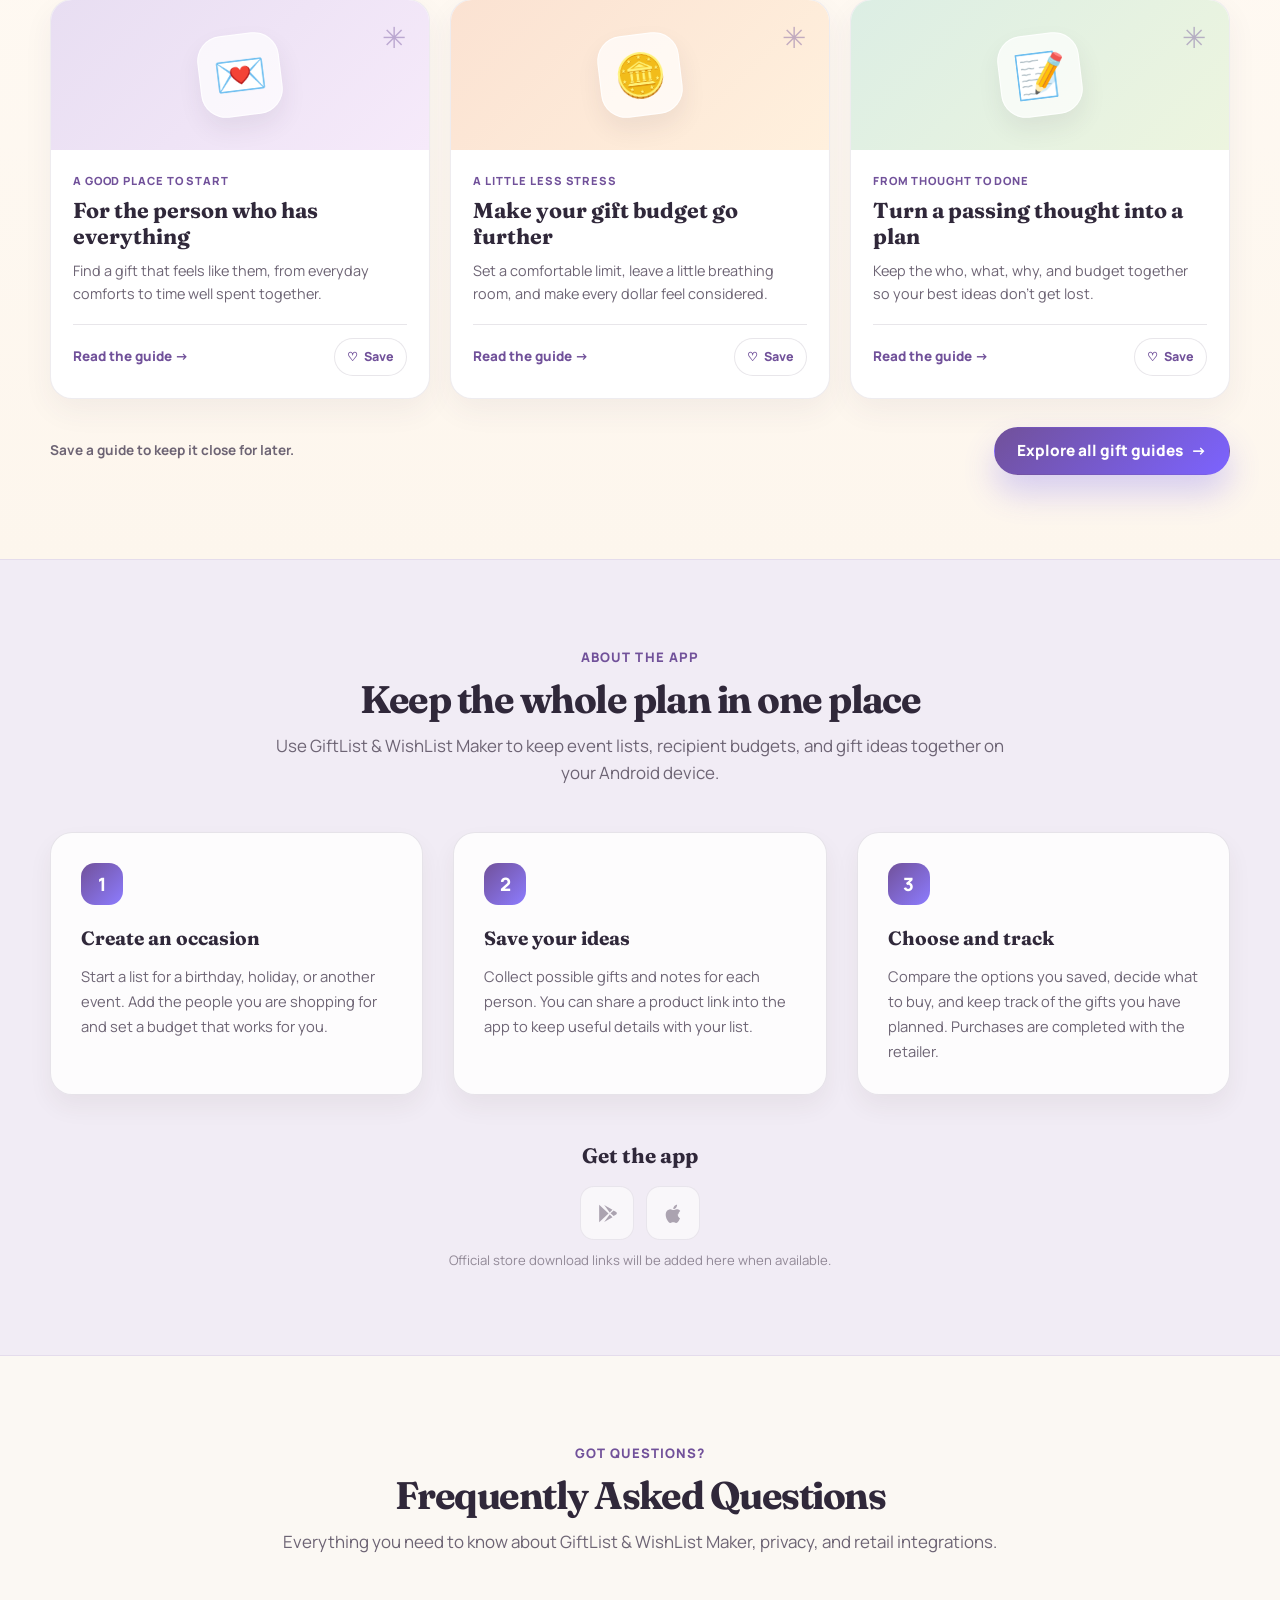
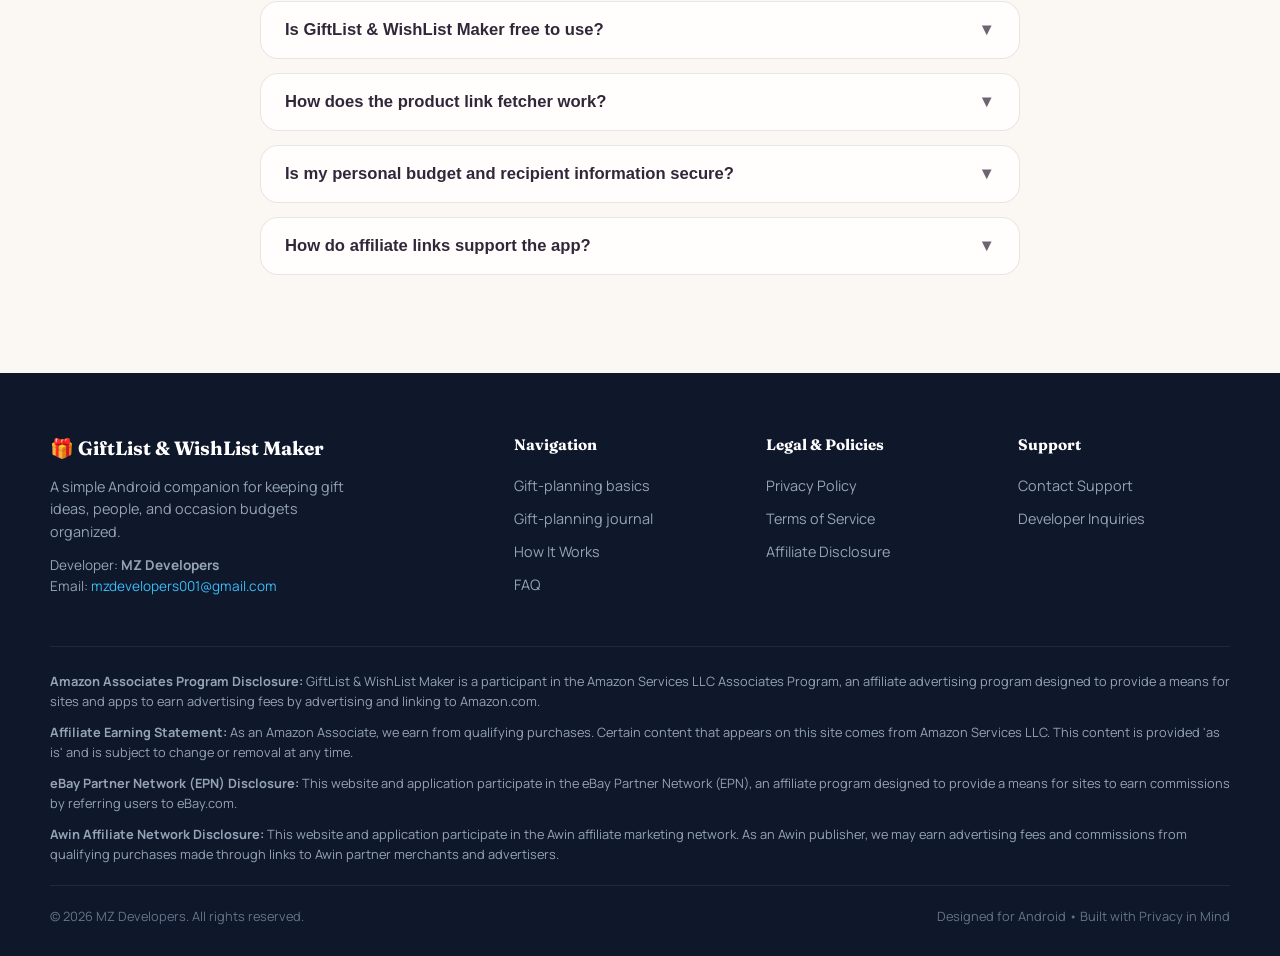
==== commit 1c090ed8: "zabeeh -- Update website" ====
--- a/index.html
+++ b/index.html
@@ -24,14 +24,13 @@
         <span>GiftList & WishList Maker</span>
       </a>
 
-      <button class="menu-toggle" aria-label="Toggle navigation menu">☰</button>
+      <button class="menu-toggle" aria-label="Toggle navigation menu" aria-expanded="false">☰</button>
 
       <ul class="nav-links">
-        <li><a href="#features">Features</a></li>
-        <li><a href="#guide">Gift Guide</a></li>
-        <li><a href="#how-it-works">How It Works</a></li>
+        <li><a href="gift-guide.html">Gift Guide</a></li>
+        <li><a href="#how-it-works">How it works</a></li>
+        <li><a href="#features">About the app</a></li>
         <li><a href="#faq">FAQ</a></li>
-        <li><a href="disclosure.html">Affiliate Disclosure</a></li>
         <li><a href="contact.html" class="btn btn-secondary">Support</a></li>
       </ul>
     </div>
@@ -42,79 +41,38 @@
     <div class="container hero-grid">
       <div class="hero-content">
         <div class="hero-badge">
-          <span>✨</span> Smart Event & Gift Companion for Android
-        </div>
-        <h1>Plan Events. Track Budgets. <span>Pick Perfect Gifts.</span></h1>
+          <span>✨</span> Less stress, more thoughtful gifts
+        </div>
+        <h1>Make gift planning feel simple.</h1>
         <p class="hero-lead">
-          Stop juggling messy spreadsheets and forgotten bookmarks. GiftList & WishList Maker helps you gather candidate gift items from web stores, compare prices, manage budgets per recipient, and streamline holiday shopping in one place.
+          Keep gift ideas, people, and budgets together in one easy list. Start with a helpful guide, then use the app to organize ideas for your next occasion.
         </p>
 
         <div class="hero-actions">
-          <div class="play-badge-link">
-            <svg width="28" height="28" viewBox="0 0 24 24" fill="currentColor">
-              <path d="M3.609 1.814L13.792 12 3.61 22.186a2.03 2.03 0 0 1-.61-1.464V3.278c0-.568.225-1.1.609-1.464zm11.24 11.242l2.368 2.368-12.01 6.84 9.642-9.208zm0-2.112L5.207 1.736l12.01 6.84-2.368 2.368zm1.488 1.056l3.352 1.91c.783.446.783 1.176 0 1.622l-3.352 1.91-2.124-2.124 2.124-2.318z"/>
-            </svg>
-            <div>
-              <div class="badge-sub">Available on</div>
-              <div class="badge-main">Google Play (Preview)</div>
-            </div>
-          </div>
-          <a href="#features" class="btn btn-secondary">Learn More</a>
-        </div>
-        <p style="font-size: 0.8rem; color: #64748b;">* Private, offline-first storage. No account or password required.</p>
-      </div>
-
-      <!-- App Interface Preview Card -->
-      <div class="hero-visual">
-        <div class="app-mockup-card">
-          <div class="mockup-header">
-            <div class="mockup-dots">
-              <span class="mockup-dot"></span>
-              <span class="mockup-dot"></span>
-              <span class="mockup-dot"></span>
-            </div>
-            <span style="font-size: 0.8rem; font-weight: 700; color: #4f46e5;">GiftList & WishList Maker</span>
-          </div>
-
-          <div class="mockup-event-banner">
-            <h4>🎄 Holidays & Christmas 2026</h4>
-            <div class="mockup-event-stats">
-              <span>Allocated: $1,000.00</span>
-              <span>Remaining: $645.00</span>
-            </div>
-          </div>
-
-          <div style="font-size: 0.8rem; font-weight: 700; color: #64748b; margin-bottom: 8px;">
-            RECENT CANDIDATE GIFTS
-          </div>
-
-          <div class="mockup-item-row">
-            <div class="mockup-item-img">🎧</div>
-            <div class="mockup-item-info">
-              <div class="mockup-item-title">Wireless ANC Headphones</div>
-              <div class="mockup-item-meta">Store: Amazon • Recipient: Alex</div>
-            </div>
-            <div class="mockup-item-price">$129.99</div>
-          </div>
-
-          <div class="mockup-item-row">
-            <div class="mockup-item-img">☕</div>
-            <div class="mockup-item-info">
-              <div class="mockup-item-title">Artisan Pour-Over Set</div>
-              <div class="mockup-item-meta">Store: eBay • Recipient: Sarah</div>
-            </div>
-            <div class="mockup-item-price">$45.00</div>
-          </div>
-
-          <div class="mockup-item-row">
-            <div class="mockup-item-img">🎮</div>
-            <div class="mockup-item-info">
-              <div class="mockup-item-title">Retro Handheld Console</div>
-              <div class="mockup-item-meta">Store: Web Store • Recipient: Michael</div>
-            </div>
-            <div class="mockup-item-price">$79.99</div>
-          </div>
-        </div>
+          <a href="#how-it-works" class="btn btn-primary">See how it works</a>
+          <a href="gift-guide.html" class="btn btn-secondary">Read the Gift Guide</a>
+        </div>
+        <p class="hero-note">A free Android app for keeping your gift plans organized.</p>
+      </div>
+      <div class="hero-visual" aria-label="A sample birthday gift plan">
+        <div class="hero-plan-card">
+          <div class="hero-plan-top">
+            <span class="hero-plan-icon" aria-hidden="true">🎂</span>
+            <span class="hero-plan-label">UP NEXT</span>
+            <span class="hero-plan-date">JUN 14</span>
+          </div>
+          <p class="hero-plan-eyebrow">A LITTLE PLAN FOR</p>
+          <h2>Dad’s birthday</h2>
+          <div class="hero-plan-budget">
+            <span>Thoughtful gifts, easy budget</span>
+            <strong>$75</strong>
+          </div>
+          <div class="hero-plan-gift"><span aria-hidden="true">☕</span><span><strong>Weekend coffee kit</strong><small>Saved idea · For Dad</small></span><span class="hero-plan-check" aria-hidden="true">✓</span></div>
+          <div class="hero-plan-gift"><span aria-hidden="true">🌿</span><span><strong>Something for the garden</strong><small>One more idea to explore</small></span><span class="hero-plan-more" aria-hidden="true">···</span></div>
+          <a href="gift-guide.html" class="hero-plan-link">Find your next idea <span aria-hidden="true">↗</span></a>
+        </div>
+        <span class="hero-confetti hero-confetti-one" aria-hidden="true">✳</span>
+        <span class="hero-confetti hero-confetti-two" aria-hidden="true">✦</span>
       </div>
     </div>
   </section>
@@ -123,145 +81,82 @@
   <section id="features" class="section section-alt">
     <div class="container">
       <div class="section-title-wrap">
-        <span class="section-tag">Powerful Features</span>
-        <h2 class="section-title">Everything You Need for Thoughtful Gifting</h2>
-        <p class="section-subtitle">Designed from the ground up to reduce holiday stress, prevent overspending, and ensure everyone receives a gift they love.</p>
+        <span class="section-tag">A simple routine</span>
+        <h2 class="section-title">Three steps from idea to done</h2>
+        <p class="section-subtitle">You do not need a complicated system. Start with the person, set a comfortable budget, and save a few possibilities.</p>
       </div>
 
       <div class="features-grid">
         <div class="feature-card">
-          <div class="feature-icon-wrap">📊</div>
-          <h3>Multi-Event Budget Tracker</h3>
-          <p>Create unlimited events (Christmas, Birthdays, Anniversaries). Set overall event budgets and sub-budgets per recipient with real-time remaining balance calculations.</p>
+          <div class="feature-icon-wrap">1</div>
+          <h3>Think about the person</h3>
+          <p>Note what they enjoy, what they use every day, or something they have mentioned wanting. A small clue is a better starting point than a random bestseller.</p>
         </div>
 
         <div class="feature-card">
-          <div class="feature-icon-wrap">🔗</div>
-          <h3>Universal Link Scraping</h3>
-          <p>Share product URLs directly from your browser or apps like Amazon and eBay. The app automatically extracts product title, image, and price into neat gift cards.</p>
+          <div class="feature-icon-wrap">2</div>
+          <h3>Choose a budget</h3>
+          <p>Decide what feels right before you shop. For group occasions, split the total across the people on your list so one gift does not use the whole budget.</p>
         </div>
 
         <div class="feature-card">
-          <div class="feature-icon-wrap">⚖️</div>
-          <h3>Candidate Comparison</h3>
-          <p>Collect multiple candidate gift ideas for each person. Compare specs and prices side-by-side before deciding on the final item to purchase.</p>
-        </div>
-
-        <div class="feature-card">
-          <div class="feature-icon-wrap">👥</div>
-          <h3>Unified Recipient Registry</h3>
-          <p>Manage all your family members and friends globally. View their event participation history, past gifts received, and preferences in one central screen.</p>
-        </div>
-
-        <div class="feature-card">
-          <div class="feature-icon-wrap">🔒</div>
-          <h3>100% Private & Offline</h3>
-          <p>Your gift ideas and financial budget details are stored securely on your own device using Room Database. No forced sign-ups, no data harvesting.</p>
-        </div>
-
-        <div class="feature-card">
-          <div class="feature-icon-wrap">🛍️</div>
-          <h3>Gifts Hub & Purchase Flow</h3>
-          <p>Segregate unassigned items from confirmed "Gifts to Buy". Once an idea is approved, easily open the store link directly to complete your purchase.</p>
-        </div>
-      </div>
-    </div>
-  </section>
-
-  <!-- Editorial Curated Gift Ideas Section (Crucial for Amazon Associates & EPN Editorial Compliance) -->
-  <section id="guide" class="section">
+          <div class="feature-icon-wrap">3</div>
+          <h3>Save a few good ideas</h3>
+          <p>Keep links and notes together, compare your options, then mark the gift you choose. You can stop reopening dozens of tabs and wondering what you planned.</p>
+        </div>
+      </div>
+    </div>
+  </section>
+
+  <!-- Gift guide cards -->
+  <section class="section guide-home-section" id="gift-inspiration">
     <div class="container">
       <div class="section-title-wrap">
-        <span class="section-tag">Curated Gift Guide</span>
-        <h2 class="section-title">Inspiration for Your Next Event</h2>
-        <p class="section-subtitle">Explore sample gift recommendations that seamlessly integrate with GiftList & WishList Maker's link capture and comparison tools.</p>
-      </div>
-
-      <div class="guide-grid">
-        <!-- Card 1 -->
-        <div class="guide-card">
-          <div class="guide-img-box">
-            <span class="guide-badge-top">Tech & Gadgets</span>
-            🎧
-          </div>
-          <div class="guide-body">
-            <span class="guide-store-badge badge-amazon">Amazon Selection</span>
-            <h3 class="guide-title">Active Noise Cancelling Wireless Headphones</h3>
-            <p class="guide-desc">Perfect for commuters, students, and frequent flyers seeking high-fidelity audio and long battery life.</p>
-            <div class="guide-footer">
-              <div>
-                <span class="guide-price">~$129.99</span>
-                <span class="guide-price-note">*Price subject to change</span>
-              </div>
-              <a href="disclosure.html" style="font-size: 0.8rem; font-weight: 600;">Details →</a>
+        <span class="section-tag">The gift guide</span>
+        <h2 class="section-title">A thoughtful gift starts with a little inspiration.</h2>
+        <p class="section-subtitle">Browse a quick read, save the advice you like, and keep your next gift plan moving.</p>
+      </div>
+      <div class="home-guide-grid">
+        <article class="home-guide-card home-guide-card-lilac">
+          <div class="home-guide-art" aria-hidden="true"><span>💌</span><i>✳</i></div>
+          <div class="home-guide-content">
+            <span class="home-guide-kicker">A good place to start</span>
+            <h3>For the person who has everything</h3>
+            <p>Find a gift that feels like them, from everyday comforts to time well spent together.</p>
+            <div class="home-guide-actions">
+              <a href="gift-guide.html#thoughtful-gifts">Read the guide <span aria-hidden="true">→</span></a>
+              <button class="save-guide-button" type="button" data-save-guide="thoughtful-gifts" aria-pressed="false">♡ <span>Save</span></button>
             </div>
           </div>
-        </div>
-
-        <!-- Card 2 -->
-        <div class="guide-card">
-          <div class="guide-img-box">
-            <span class="guide-badge-top">Kitchen & Home</span>
-            ☕
-          </div>
-          <div class="guide-body">
-            <span class="guide-store-badge badge-ebay">eBay Marketplace</span>
-            <h3 class="guide-title">Artisan Ceramic Pour-Over Coffee Dripper Set</h3>
-            <p class="guide-desc">Handcrafted ceramic brewer with heat-resistant glass carafe. An ideal gift for coffee lovers who appreciate slow morning brewing.</p>
-            <div class="guide-footer">
-              <div>
-                <span class="guide-price">~$45.00</span>
-                <span class="guide-price-note">*Price subject to change</span>
-              </div>
-              <a href="disclosure.html" style="font-size: 0.8rem; font-weight: 600;">Details →</a>
+        </article>
+        <article class="home-guide-card home-guide-card-peach">
+          <div class="home-guide-art" aria-hidden="true"><span>🪙</span><i>✳</i></div>
+          <div class="home-guide-content">
+            <span class="home-guide-kicker">A little less stress</span>
+            <h3>Make your gift budget go further</h3>
+            <p>Set a comfortable limit, leave a little breathing room, and make every dollar feel considered.</p>
+            <div class="home-guide-actions">
+              <a href="gift-guide.html#gift-budget">Read the guide <span aria-hidden="true">→</span></a>
+              <button class="save-guide-button" type="button" data-save-guide="gift-budget" aria-pressed="false">♡ <span>Save</span></button>
             </div>
           </div>
-        </div>
-
-        <!-- Card 3 -->
-        <div class="guide-card">
-          <div class="guide-img-box">
-            <span class="guide-badge-top">Smart Home</span>
-            💡
-          </div>
-          <div class="guide-body">
-            <span class="guide-store-badge badge-amazon">Amazon Selection</span>
-            <h3 class="guide-title">Smart Ambient Sunrise Wake-Up Alarm Lamp</h3>
-            <p class="guide-desc">Simulates a natural sunrise with customizable RGB colors, relaxing soundscapes, and bedside touch controls.</p>
-            <div class="guide-footer">
-              <div>
-                <span class="guide-price">~$39.99</span>
-                <span class="guide-price-note">*Price subject to change</span>
-              </div>
-              <a href="disclosure.html" style="font-size: 0.8rem; font-weight: 600;">Details →</a>
+        </article>
+        <article class="home-guide-card home-guide-card-mint">
+          <div class="home-guide-art" aria-hidden="true"><span>📝</span><i>✳</i></div>
+          <div class="home-guide-content">
+            <span class="home-guide-kicker">From thought to done</span>
+            <h3>Turn a passing thought into a plan</h3>
+            <p>Keep the who, what, why, and budget together so your best ideas don’t get lost.</p>
+            <div class="home-guide-actions">
+              <a href="gift-guide.html#organize-ideas">Read the guide <span aria-hidden="true">→</span></a>
+              <button class="save-guide-button" type="button" data-save-guide="organize-ideas" aria-pressed="false">♡ <span>Save</span></button>
             </div>
           </div>
-        </div>
-
-        <!-- Card 4 -->
-        <div class="guide-card">
-          <div class="guide-img-box">
-            <span class="guide-badge-top">Keepsake</span>
-            📖
-          </div>
-          <div class="guide-body">
-            <span class="guide-store-badge badge-ebay">eBay Marketplace</span>
-            <h3 class="guide-title">Refillable Vintage Leather Writing Journal</h3>
-            <p class="guide-desc">Genuine full-grain leather bound notebook with archival-quality cotton parchment paper for writers, artists, and planners.</p>
-            <div class="guide-footer">
-              <div>
-                <span class="guide-price">~$28.50</span>
-                <span class="guide-price-note">*Price subject to change</span>
-              </div>
-              <a href="disclosure.html" style="font-size: 0.8rem; font-weight: 600;">Details →</a>
-            </div>
-          </div>
-        </div>
-      </div>
-
-      <!-- Compliance Pricing Notice -->
-      <div class="compliance-box">
-        <strong>Product Pricing & Availability Notice:</strong> Product prices and availability displayed on this site and within the application are accurate as of the date/time indicated and are subject to change. Any price and availability information displayed on merchant websites (including Amazon.com and eBay.com) at the time of purchase will apply to the purchase of these products.
+        </article>
+      </div>
+      <div class="guide-home-footer">
+        <p class="saved-guide-summary" aria-live="polite"></p>
+        <a href="gift-guide.html" class="btn btn-primary">Explore all gift guides <span aria-hidden="true">→</span></a>
       </div>
     </div>
   </section>
@@ -270,29 +165,44 @@
   <section id="how-it-works" class="section section-alt">
     <div class="container">
       <div class="section-title-wrap">
-        <span class="section-tag">Simple Workflow</span>
-        <h2 class="section-title">How GiftList & WishList Maker Works</h2>
-        <p class="section-subtitle">Three intuitive steps to take you from brainstorm to wrapped gifts without exceeding your budget.</p>
+        <span class="section-tag">About the app</span>
+        <h2 class="section-title">Keep the whole plan in one place</h2>
+        <p class="section-subtitle">Use GiftList & WishList Maker to keep event lists, recipient budgets, and gift ideas together on your Android device.</p>
       </div>
 
       <div class="steps-grid">
         <div class="step-card">
           <div class="step-number">1</div>
-          <h3>Setup Events & Budget</h3>
-          <p>Create an event such as "Family Christmas" or "Birthday Bash". Add your recipients and assign individual spending targets.</p>
+          <h3>Create an occasion</h3>
+          <p>Start a list for a birthday, holiday, or another event. Add the people you are shopping for and set a budget that works for you.</p>
         </div>
 
         <div class="step-card">
           <div class="step-number">2</div>
-          <h3>Browse & Collect Candidates</h3>
-          <p>Surf online stores. Whenever you spot a potential gift on Amazon, eBay, or other web stores, share the link into the app to grab its image, title, and current price.</p>
+          <h3>Save your ideas</h3>
+          <p>Collect possible gifts and notes for each person. You can share a product link into the app to keep useful details with your list.</p>
         </div>
 
         <div class="step-card">
           <div class="step-number">3</div>
-          <h3>Compare & Purchase</h3>
-          <p>Review candidate items side-by-side. Mark the winning choice as "Gifts to Buy", archive extra ideas, and tap directly through to the merchant to order.</p>
-        </div>
+          <h3>Choose and track</h3>
+          <p>Compare the options you saved, decide what to buy, and keep track of the gifts you have planned. Purchases are completed with the retailer.</p>
+        </div>
+      </div>
+
+      <div class="app-downloads">
+        <h3>Get the app</h3>
+        <div class="store-placeholders" aria-label="App store download links">
+          <span class="store-placeholder" role="img" aria-label="Google Play download link coming soon" title="Google Play link coming soon">
+            <svg class="store-icon" viewBox="0 0 24 24" aria-hidden="true"><path d="M4 3.5v17l9-8.5-9-8.5Zm10.1 9.5 2.7 2.5-8 4.6 5.3-7.1Zm-5.3-9.1 8 4.6-2.7 2.5-5.3-7.1Zm9.1 5.2 2.4 1.4c.9.5.9 1.9 0 2.4l-2.4 1.4-3-2.6 3-2.6Z"/></svg>
+            <span class="sr-only">Google Play link coming soon</span>
+          </span>
+          <span class="store-placeholder" role="img" aria-label="Apple App Store download link coming soon" title="Apple App Store link coming soon">
+            <svg class="store-icon" viewBox="0 0 24 24" aria-hidden="true"><path d="M16.7 12.8c0-2.1 1.7-3.1 1.8-3.2-1-1.5-2.6-1.7-3.2-1.7-1.4-.1-2.7.8-3.4.8-.7 0-1.7-.8-2.9-.8-1.5 0-2.9.9-3.7 2.2-1.6 2.7-.4 6.7 1.1 8.9.7 1.1 1.5 2.2 2.6 2.1 1 0 1.4-.7 2.7-.7s1.7.7 2.8.7c1.2 0 1.9-1.1 2.6-2.2.8-1.2 1.1-2.3 1.1-2.4-.1 0-2.1-.8-2.1-3.7ZM14.5 6.4c.6-.7 1-1.7.9-2.7-.9 0-2 .6-2.6 1.3-.6.7-1.1 1.7-1 2.6 1 .1 2-.5 2.7-1.2Z"/></svg>
+            <span class="sr-only">Apple App Store link coming soon</span>
+          </span>
+        </div>
+        <p class="store-note">Official store download links will be added here when available.</p>
       </div>
     </div>
   </section>
@@ -308,41 +218,41 @@
 
       <div class="faq-list">
         <div class="faq-item">
-          <button class="faq-question">
+          <button class="faq-question" type="button" aria-expanded="false" aria-controls="faq-answer-free">
             <span>Is GiftList & WishList Maker free to use?</span>
             <span class="faq-chevron">▼</span>
           </button>
-          <div class="faq-answer">
+          <div class="faq-answer" id="faq-answer-free">
             Yes! The app provides complete event budget planning, recipient tracking, and candidate gift organization completely free.
           </div>
         </div>
 
         <div class="faq-item">
-          <button class="faq-question">
+          <button class="faq-question" type="button" aria-expanded="false" aria-controls="faq-answer-links">
             <span>How does the product link fetcher work?</span>
             <span class="faq-chevron">▼</span>
           </button>
-          <div class="faq-answer">
+          <div class="faq-answer" id="faq-answer-links">
             When you enter or share a product URL into the app, our metadata service parses the webpage's open graph meta tags and product schema to extract the official title, thumbnail image, store name, and price, formatting them into an easy-to-read candidate card.
           </div>
         </div>
 
         <div class="faq-item">
-          <button class="faq-question">
+          <button class="faq-question" type="button" aria-expanded="false" aria-controls="faq-answer-privacy">
             <span>Is my personal budget and recipient information secure?</span>
             <span class="faq-chevron">▼</span>
           </button>
-          <div class="faq-answer">
+          <div class="faq-answer" id="faq-answer-privacy">
             Absolutely. GiftList & WishList Maker operates with a local-first philosophy. Your event names, recipient budgets, and gift candidate lists are stored in a private SQLite database directly on your device. We do not sell your personal shopping data.
           </div>
         </div>
 
         <div class="faq-item">
-          <button class="faq-question">
+          <button class="faq-question" type="button" aria-expanded="false" aria-controls="faq-answer-affiliate">
             <span>How do affiliate links support the app?</span>
             <span class="faq-chevron">▼</span>
           </button>
-          <div class="faq-answer">
+          <div class="faq-answer" id="faq-answer-affiliate">
             When you click on merchant product links (such as Amazon or eBay) to complete a purchase, we may earn a small affiliate commission at absolutely no additional cost to you. This enables us to maintain and continuously improve the app.
           </div>
         </div>
@@ -356,7 +266,7 @@
       <div class="footer-grid">
         <div class="footer-brand">
           <h3>🎁 GiftList & WishList Maker</h3>
-          <p>The premier Android companion for organizing gift registries, managing holiday budgets, and comparing candidate items from leading web stores.</p>
+          <p>A simple Android companion for keeping gift ideas, people, and occasion budgets organized.</p>
           <p style="margin-top: 12px; font-size: 0.85rem; color: #94a3b8;">
             Developer: <strong>MZ Developers</strong><br />
             Email: <a href="mailto:mzdevelopers001@gmail.com" style="color: #38bdf8;">mzdevelopers001@gmail.com</a>
@@ -366,8 +276,8 @@
         <div class="footer-col">
           <h4>Navigation</h4>
           <ul>
-            <li><a href="#features">App Features</a></li>
-            <li><a href="#guide">Curated Gift Guide</a></li>
+            <li><a href="#features">Gift-planning basics</a></li>
+            <li><a href="gift-guide.html">Gift-planning journal</a></li>
             <li><a href="#how-it-works">How It Works</a></li>
             <li><a href="#faq">FAQ</a></li>
           </ul>
--- a/css/style.css
+++ b/css/style.css
@@ -1,27 +1,26 @@
-/* GiftList & WishList Maker - Global Stylesheet */
+@import url('https://fonts.googleapis.com/css2?family=Fraunces:opsz,wght@9..144,600;9..144,700;9..144,800&family=Manrope:wght@400;500;600;700;800&display=swap');
+
 :root {
-  --primary: #4f46e5;
-  --primary-hover: #4338ca;
-  --primary-light: #eef2ff;
-  --secondary: #0ea5e9;
-  --accent: #f59e0b;
-  --success: #10b981;
-  --text-main: #0f172a;
-  --text-muted: #64748b;
-  --text-light: #94a3b8;
-  --bg-page: #f8fafc;
-  --bg-surface: #ffffff;
-  --bg-surface-alt: #f1f5f9;
-  --border: #e2e8f0;
-  --border-focus: #c7d2fe;
-  --shadow-sm: 0 1px 2px 0 rgba(0, 0, 0, 0.05);
-  --shadow-md: 0 4px 6px -1px rgba(0, 0, 0, 0.08), 0 2px 4px -2px rgba(0, 0, 0, 0.04);
-  --shadow-lg: 0 10px 15px -3px rgba(0, 0, 0, 0.08), 0 4px 6px -4px rgba(0, 0, 0, 0.03);
-  --radius-sm: 8px;
-  --radius-md: 12px;
-  --radius-lg: 16px;
-  --radius-full: 9999px;
-  --container-max: 1140px;
+  --primary: #5a4af5;
+  --primary-hover: #4738d8;
+  --primary-light: #f0ebff;
+  --secondary: #ff8d6a;
+  --accent: #f7c96b;
+  --success: #34b27d;
+  --bg-page: #f8f4ee;
+  --bg-surface: #fffdfb;
+  --bg-surface-alt: #f5efe8;
+  --text-main: #1f1a17;
+  --text-muted: #615a56;
+  --text-light: #948a83;
+  --border: rgba(93, 72, 52, 0.12);
+  --shadow-sm: 0 12px 24px rgba(66, 48, 30, 0.06);
+  --shadow-md: 0 22px 40px rgba(61, 45, 35, 0.12);
+  --shadow-lg: 0 35px 80px rgba(60, 46, 40, 0.14);
+  --radius-sm: 12px;
+  --radius-md: 18px;
+  --radius-lg: 26px;
+  --container-max: 1180px;
 }
 
 * {
@@ -30,88 +29,157 @@
   padding: 0;
 }
 
+html {
+  scroll-behavior: smooth;
+}
+
 body {
-  font-family: -apple-system, BlinkMacSystemFont, "Segoe UI", Roboto, "Helvetica Neue", Arial, sans-serif;
+  font-family: 'Manrope', -apple-system, BlinkMacSystemFont, 'Segoe UI', sans-serif;
+  background:
+    radial-gradient(circle at top left, rgba(111, 92, 255, 0.14), transparent 28%),
+    radial-gradient(circle at bottom right, rgba(255, 141, 106, 0.12), transparent 24%),
+    var(--bg-page);
   color: var(--text-main);
-  background-color: var(--bg-page);
   line-height: 1.6;
   -webkit-font-smoothing: antialiased;
+  text-rendering: optimizeLegibility;
 }
 
 a {
   color: var(--primary);
   text-decoration: none;
-  transition: color 0.2s ease;
+  transition: color 0.2s ease, transform 0.2s ease, box-shadow 0.2s ease;
 }
 
 a:hover {
   color: var(--primary-hover);
 }
 
-img, svg {
+img,
+svg {
   max-width: 100%;
   height: auto;
   display: block;
 }
 
+h1,
+h2,
+h3,
+h4 {
+  font-family: 'Fraunces', Georgia, serif;
+  font-weight: 700;
+}
+
 .container {
-  width: 100%;
-  max-width: var(--container-max);
+  width: min(var(--container-max), calc(100% - 32px));
   margin-left: auto;
   margin-right: auto;
-  padding-left: 20px;
-  padding-right: 20px;
-}
-
-/* Header & Navigation */
+}
+
+.btn {
+  display: inline-flex;
+  align-items: center;
+  justify-content: center;
+  gap: 8px;
+  min-height: 48px;
+  padding: 14px 22px;
+  border-radius: 999px;
+  border: 1px solid transparent;
+  font-weight: 800;
+  font-size: 0.96rem;
+  line-height: 1;
+  cursor: pointer;
+  transition: all 0.2s ease;
+  text-decoration: none;
+}
+
+.btn-primary {
+  background: linear-gradient(135deg, var(--primary) 0%, #7c63ff 100%);
+  color: #fff;
+  box-shadow: 0 18px 32px rgba(90, 74, 245, 0.24);
+}
+
+.btn-primary:hover {
+  background: linear-gradient(135deg, var(--primary-hover) 0%, #6957f5 100%);
+  color: #fff;
+  transform: translateY(-2px);
+  box-shadow: 0 22px 40px rgba(90, 74, 245, 0.3);
+}
+
+.btn-secondary {
+  background: rgba(255, 255, 255, 0.7);
+  color: var(--text-main);
+  border-color: rgba(31, 26, 23, 0.08);
+}
+
+.btn-secondary:hover {
+  background: rgba(255, 255, 255, 0.92);
+  color: var(--text-main);
+}
+
 .site-header {
   position: sticky;
   top: 0;
   z-index: 50;
-  background: rgba(255, 255, 255, 0.95);
-  backdrop-filter: blur(10px);
-  border-bottom: 1px solid var(--border);
+  background: rgba(255, 253, 251, 0.82);
+  backdrop-filter: blur(18px);
+  border-bottom: 1px solid rgba(31, 26, 23, 0.05);
 }
 
 .nav-wrap {
   display: flex;
   align-items: center;
   justify-content: space-between;
-  height: 72px;
+  min-height: 76px;
 }
 
 .brand {
   display: flex;
   align-items: center;
   gap: 12px;
-  font-size: 1.25rem;
+  color: var(--text-main);
+  font-size: 1.1rem;
+  font-weight: 800;
+  letter-spacing: -0.02em;
+}
+
+.brand-icon {
+  width: 42px;
+  height: 42px;
+  display: flex;
+  align-items: center;
+  justify-content: center;
+  background: linear-gradient(135deg, var(--primary), var(--secondary));
+  border-radius: 14px;
+  color: #ffffff;
+  font-size: 1.3rem;
+  box-shadow: var(--shadow-sm);
+}
+
+.nav-links {
+  list-style: none;
+  display: flex;
+  align-items: center;
+  gap: 28px;
+}
+
+.nav-links a {
+  position: relative;
+  color: var(--text-muted);
+  font-size: 0.94rem;
   font-weight: 700;
-  color: var(--text-main);
-}
-
-.brand-icon {
-  width: 36px;
-  height: 36px;
-  background: linear-gradient(135deg, var(--primary), var(--secondary));
-  color: #ffffff;
-  border-radius: var(--radius-sm);
-  display: flex;
-  align-items: center;
-  justify-content: center;
-  font-size: 1.2rem;
-}
-
-.nav-links {
-  display: flex;
-  align-items: center;
-  gap: 28px;
-  list-style: none;
-}
-
-.nav-links a {
-  font-size: 0.95rem;
-  font-weight: 500;
-  color: var(--text-muted);
+}
+
+.nav-links a::after {
+  content: "";
+  position: absolute;
+  left: 0;
+  bottom: -8px;
+  width: 100%;
+  height: 2px;
+  background: var(--primary);
+  opacity: 0;
+  transition: opacity 0.2s ease;
 }
 
 .nav-links a:hover,
@@ -119,42 +187,9 @@
   color: var(--primary);
 }
 
-.btn {
-  display: inline-flex;
-  align-items: center;
-  justify-content: center;
-  gap: 8px;
-  font-weight: 600;
-  font-size: 0.95rem;
-  padding: 10px 20px;
-  border-radius: var(--radius-md);
-  border: 1px solid transparent;
-  cursor: pointer;
-  transition: all 0.2s ease;
-  text-decoration: none;
-}
-
-.btn-primary {
-  background: var(--primary);
-  color: #ffffff;
-}
-
-.btn-primary:hover {
-  background: var(--primary-hover);
-  color: #ffffff;
-  transform: translateY(-1px);
-  box-shadow: var(--shadow-md);
-}
-
-.btn-secondary {
-  background: #ffffff;
-  color: var(--text-main);
-  border-color: var(--border);
-}
-
-.btn-secondary:hover {
-  background: var(--bg-surface-alt);
-  color: var(--text-main);
+.nav-links a:hover::after,
+.nav-links a.active::after {
+  opacity: 1;
 }
 
 .menu-toggle {
@@ -166,228 +201,409 @@
   color: var(--text-main);
 }
 
-/* Hero Section */
 .hero {
-  padding: 70px 0 50px;
-  background: linear-gradient(180deg, #ffffff 0%, var(--bg-page) 100%);
-  overflow: hidden;
+  position: relative;
+  padding: 76px 0 68px;
+}
+
+.hero::before {
+  content: "";
+  position: absolute;
+  inset: 0;
+  background: linear-gradient(180deg, rgba(255, 255, 255, 0.4), transparent 30%);
+  pointer-events: none;
 }
 
 .hero-grid {
+  position: relative;
+  z-index: 1;
   display: grid;
-  grid-template-columns: 1.1fr 0.9fr;
-  gap: 48px;
-  align-items: center;
+  grid-template-columns: 1fr;
+  align-items: center;
+}
+
+.hero-content {
+  max-width: 800px;
 }
 
 .hero-badge {
   display: inline-flex;
   align-items: center;
   gap: 8px;
-  padding: 6px 14px;
-  background: var(--primary-light);
+  padding: 10px 16px;
+  border-radius: 999px;
+  background: rgba(124, 99, 255, 0.08);
+  border: 1px solid rgba(124, 99, 255, 0.14);
   color: var(--primary);
-  border-radius: var(--radius-full);
-  font-size: 0.85rem;
-  font-weight: 600;
-  margin-bottom: 20px;
+  font-size: 0.8rem;
+  font-weight: 800;
+  letter-spacing: 0.02em;
+  text-transform: uppercase;
 }
 
 .hero h1 {
-  font-size: 3rem;
-  line-height: 1.15;
-  font-weight: 800;
-  letter-spacing: -0.02em;
-  margin-bottom: 20px;
-  color: var(--text-main);
-}
-
-.hero h1 span {
-  background: linear-gradient(135deg, var(--primary), var(--secondary));
-  -webkit-background-clip: text;
-  -webkit-text-fill-color: transparent;
+  max-width: 760px;
+  margin: 20px 0 18px;
+  font-size: clamp(2.8rem, 5vw, 4.5rem);
+  line-height: 1;
+  letter-spacing: -0.05em;
 }
 
 .hero-lead {
-  font-size: 1.15rem;
-  color: var(--text-muted);
-  margin-bottom: 32px;
-  max-width: 540px;
+  max-width: 650px;
+  margin-bottom: 28px;
+  font-size: 1.16rem;
+  color: var(--text-muted);
 }
 
 .hero-actions {
   display: flex;
   flex-wrap: wrap;
   gap: 14px;
-  margin-bottom: 24px;
-}
-
-.play-badge-link {
-  display: inline-flex;
-  align-items: center;
-  gap: 12px;
-  background: #0f172a;
-  color: #ffffff;
-  padding: 10px 18px;
-  border-radius: var(--radius-md);
-  transition: transform 0.2s ease, box-shadow 0.2s ease;
-}
-
-.play-badge-link:hover {
-  transform: translateY(-2px);
-  box-shadow: var(--shadow-lg);
-  color: #ffffff;
-}
-
-.play-badge-link .badge-sub {
-  font-size: 0.7rem;
-  text-transform: uppercase;
-  letter-spacing: 0.05em;
-  color: #94a3b8;
-}
-
-.play-badge-link .badge-main {
-  font-size: 1.05rem;
-  font-weight: 700;
-  color: #ffffff;
-}
-
-/* App Mockup Graphic in Hero */
-.app-mockup-card {
-  background: #ffffff;
+  margin-bottom: 14px;
+}
+
+.hero-note {
+  color: var(--text-light);
+  font-size: 0.9rem;
+}
+
+.guide-promo {
+  display: flex;
+  align-items: center;
+  justify-content: space-between;
+  gap: 32px;
+  max-width: 860px;
+  margin: 0 auto;
+  padding: 36px;
   border: 1px solid var(--border);
   border-radius: var(--radius-lg);
+  background: rgba(255, 255, 255, 0.78);
+  box-shadow: var(--shadow-sm);
+}
+
+.guide-promo .section-title {
+  margin: 8px 0;
+}
+
+.guide-promo .section-subtitle {
+  margin: 0;
+  text-align: left;
+}
+
+.guide-promo .btn {
+  flex-shrink: 0;
+}
+
+.hero-proof {
+  display: flex;
+  align-items: center;
+  gap: 16px;
+  margin: 24px 0 18px;
+  color: var(--text-muted);
+  font-size: 0.92rem;
+}
+
+.hero-proof strong {
+  color: var(--text-main);
+}
+
+.avatar-stack {
+  display: flex;
+  align-items: center;
+}
+
+.avatar-stack span {
+  width: 34px;
+  height: 34px;
+  display: inline-flex;
+  align-items: center;
+  justify-content: center;
+  border-radius: 50%;
+  border: 2px solid rgba(255, 255, 255, 0.9);
+  margin-left: -8px;
+  font-size: 0.72rem;
+  font-weight: 800;
+  color: var(--text-main);
+}
+
+.avatar-stack span:first-child {
+  margin-left: 0;
+}
+
+.avatar-stack span:nth-child(1) {
+  background: linear-gradient(135deg, #f9d6b0, #f5c2ef);
+}
+
+.avatar-stack span:nth-child(2) {
+  background: linear-gradient(135deg, #cfe7ff, #d9f2d9);
+}
+
+.avatar-stack span:nth-child(3) {
+  background: linear-gradient(135deg, #ffe0bd, #fdd7d2);
+}
+
+.mini-stats-row {
+  display: flex;
+  flex-wrap: wrap;
+  gap: 18px;
+}
+
+.mini-stat {
+  min-width: 120px;
+  padding: 18px 18px 14px;
+  background: rgba(255, 255, 255, 0.7);
+  border: 1px solid var(--border);
+  border-radius: 18px;
+  box-shadow: var(--shadow-sm);
+}
+
+.mini-stat strong {
+  display: block;
+  font-size: 1.2rem;
+  letter-spacing: -0.04em;
+  font-weight: 800;
+}
+
+.mini-stat span {
+  color: var(--text-muted);
+  font-size: 0.8rem;
+}
+
+.hero-visual {
+  position: relative;
+}
+
+.showcase-shell {
+  position: relative;
+  max-width: 530px;
+  margin-left: auto;
+  padding: 18px 18px 30px;
+  border-radius: 32px;
+  background: linear-gradient(135deg, rgba(255,255,255,0.78), rgba(255,255,255,0.5));
+  border: 1px solid rgba(93, 72, 52, 0.08);
   box-shadow: var(--shadow-lg);
-  padding: 24px;
+}
+
+.showcase-shell::before {
+  content: "";
+  position: absolute;
+  inset: 18px;
+  border-radius: 24px;
+  background: linear-gradient(135deg, rgba(124, 99, 255, 0.08), rgba(255, 141, 106, 0.08));
+  z-index: 0;
+}
+
+.floating-card {
   position: relative;
-}
-
-.mockup-header {
-  display: flex;
+  z-index: 1;
+  background: rgba(255, 255, 255, 0.96);
+  border: 1px solid rgba(93, 72, 52, 0.08);
+  border-radius: 24px;
+  box-shadow: var(--shadow-md);
+}
+
+.card-main {
+  padding: 22px;
+  transform: rotate(-2deg);
+}
+
+.card-topbar {
+  display: flex;
+  align-items: center;
   justify-content: space-between;
-  align-items: center;
-  border-bottom: 1px solid var(--border);
-  padding-bottom: 14px;
   margin-bottom: 18px;
 }
 
-.mockup-dots {
-  display: flex;
+.card-pill {
+  display: inline-flex;
+  align-items: center;
+  padding: 7px 12px;
+  border-radius: 999px;
+  font-size: 0.72rem;
+  font-weight: 800;
+  text-transform: uppercase;
+  letter-spacing: 0.06em;
+}
+
+.card-pill.purple {
+  background: rgba(90, 74, 245, 0.08);
+  color: var(--primary);
+}
+
+.card-pill.peach {
+  background: rgba(255, 141, 106, 0.12);
+  color: #d86745;
+}
+
+.card-spark {
+  display: grid;
+  place-items: center;
+  width: 34px;
+  height: 34px;
+  border-radius: 10px;
+  background: linear-gradient(135deg, #fff3cf, #fdd0c4);
+  font-size: 1.1rem;
+}
+
+.card-main h3 {
+  margin-bottom: 16px;
+  font-size: 1.9rem;
+  letter-spacing: -0.04em;
+}
+
+.budget-bar {
+  height: 14px;
+  border-radius: 999px;
+  background: #ebe7e4;
+  overflow: hidden;
+  margin-bottom: 12px;
+}
+
+.budget-fill {
+  display: block;
+  width: 36%;
+  height: 100%;
+  border-radius: inherit;
+  background: linear-gradient(90deg, var(--primary), #8a7aff 58%, #ffb999 100%);
+}
+
+.budget-meta {
+  display: flex;
+  justify-content: space-between;
+  gap: 12px;
+  margin-bottom: 18px;
+  color: var(--text-muted);
+  font-size: 0.76rem;
+  font-weight: 700;
+}
+
+.gift-list-mini {
+  display: flex;
+  flex-direction: column;
+  gap: 12px;
+}
+
+.mini-item {
+  display: flex;
+  align-items: center;
+  gap: 12px;
+  padding: 12px 14px;
+  border: 1px solid rgba(93, 72, 52, 0.08);
+  border-radius: 16px;
+  background: rgba(248, 244, 238, 0.7);
+}
+
+.mini-emoji {
+  display: grid;
+  place-items: center;
+  width: 42px;
+  height: 42px;
+  border-radius: 12px;
+  background: linear-gradient(135deg, #e3ddff, #fce4d8);
+  font-size: 1.25rem;
+}
+
+.mini-item strong {
+  display: block;
+  font-size: 0.96rem;
+}
+
+.mini-item small {
+  color: var(--text-muted);
+  font-size: 0.72rem;
+}
+
+.card-side {
+  position: absolute;
+  right: -12px;
+  bottom: 28px;
+  width: 190px;
+  padding: 18px 16px;
+  transform: rotate(8deg);
+}
+
+.side-score {
+  margin: 16px 0 14px;
+}
+
+.side-score strong {
+  display: block;
+  font-size: 2rem;
+  letter-spacing: -0.05em;
+}
+
+.side-score span {
+  color: var(--text-muted);
+  font-size: 0.78rem;
+  font-weight: 700;
+}
+
+.card-side ul {
+  padding-left: 18px;
+  color: var(--text-muted);
+  font-size: 0.76rem;
+  line-height: 1.8;
+}
+
+.showcase-badge {
+  position: absolute;
+  left: 18px;
+  bottom: 12px;
+  z-index: 2;
+  display: inline-flex;
+  align-items: center;
   gap: 6px;
-}
-
-.mockup-dot {
-  width: 10px;
-  height: 10px;
-  border-radius: 50%;
-  background: #cbd5e1;
-}
-
-.mockup-event-banner {
-  background: linear-gradient(135deg, #4f46e5, #6366f1);
-  color: #ffffff;
-  border-radius: var(--radius-md);
-  padding: 16px;
-  margin-bottom: 16px;
-}
-
-.mockup-event-banner h4 {
-  font-size: 1.1rem;
-  font-weight: 700;
-  margin-bottom: 4px;
-}
-
-.mockup-event-stats {
-  display: flex;
-  justify-content: space-between;
-  font-size: 0.85rem;
-  color: #e0e7ff;
-}
-
-.mockup-item-row {
-  display: flex;
-  align-items: center;
-  gap: 14px;
-  padding: 12px;
-  border: 1px solid var(--border);
-  border-radius: var(--radius-sm);
-  margin-bottom: 10px;
-  background: #ffffff;
-}
-
-.mockup-item-img {
-  width: 44px;
-  height: 44px;
-  border-radius: var(--radius-sm);
-  background: var(--bg-surface-alt);
-  display: flex;
-  align-items: center;
-  justify-content: center;
-  font-size: 1.3rem;
-}
-
-.mockup-item-info {
-  flex: 1;
-}
-
-.mockup-item-title {
-  font-size: 0.9rem;
-  font-weight: 600;
-  color: var(--text-main);
-}
-
-.mockup-item-meta {
-  font-size: 0.75rem;
-  color: var(--text-muted);
-}
-
-.mockup-item-price {
-  font-weight: 700;
-  color: var(--success);
-  font-size: 0.95rem;
-}
-
-/* Sections Common */
+  padding: 8px 14px;
+  border-radius: 999px;
+  background: rgba(34, 197, 94, 0.12);
+  color: #0d7b4e;
+  border: 1px solid rgba(34, 197, 94, 0.12);
+  font-size: 0.72rem;
+  font-weight: 800;
+  text-transform: uppercase;
+  letter-spacing: 0.06em;
+}
+
 .section {
-  padding: 70px 0;
+  position: relative;
+  padding: 72px 0;
 }
 
 .section-alt {
-  background: #ffffff;
-  border-top: 1px solid var(--border);
-  border-bottom: 1px solid var(--border);
+  background: rgba(255, 255, 255, 0.7);
+  border-top: 1px solid rgba(93, 72, 52, 0.08);
+  border-bottom: 1px solid rgba(93, 72, 52, 0.08);
 }
 
 .section-title-wrap {
+  max-width: 760px;
+  margin: 0 auto 46px;
   text-align: center;
-  max-width: 680px;
-  margin: 0 auto 50px;
 }
 
 .section-tag {
   display: inline-block;
+  margin-bottom: 12px;
   color: var(--primary);
-  font-size: 0.85rem;
-  font-weight: 700;
+  font-size: 0.82rem;
+  font-weight: 800;
   text-transform: uppercase;
   letter-spacing: 0.08em;
-  margin-bottom: 10px;
 }
 
 .section-title {
-  font-size: 2.25rem;
-  font-weight: 800;
-  letter-spacing: -0.02em;
-  margin-bottom: 16px;
-  color: var(--text-main);
+  margin-bottom: 12px;
+  font-size: clamp(2.4rem, 3vw, 3.3rem);
+  line-height: 1.04;
+  letter-spacing: -0.04em;
 }
 
 .section-subtitle {
-  font-size: 1.05rem;
-  color: var(--text-muted);
-}
-
-/* Features Grid */
+  color: var(--text-muted);
+  font-size: 1.06rem;
+}
+
 .features-grid {
   display: grid;
   grid-template-columns: repeat(auto-fit, minmax(260px, 1fr));
@@ -395,10 +611,11 @@
 }
 
 .feature-card {
-  background: var(--bg-surface);
-  border: 1px solid var(--border);
-  border-radius: var(--radius-lg);
   padding: 28px;
+  background: rgba(255, 255, 255, 0.82);
+  border: 1px solid rgba(93, 72, 52, 0.08);
+  border-radius: 24px;
+  box-shadow: var(--shadow-sm);
   transition: transform 0.2s ease, box-shadow 0.2s ease;
 }
 
@@ -408,90 +625,169 @@
 }
 
 .feature-icon-wrap {
-  width: 48px;
-  height: 48px;
-  border-radius: var(--radius-md);
-  background: var(--primary-light);
-  color: var(--primary);
+  width: 54px;
+  height: 54px;
   display: flex;
   align-items: center;
   justify-content: center;
-  font-size: 1.5rem;
   margin-bottom: 20px;
+  border-radius: 16px;
+  background: linear-gradient(135deg, rgba(90, 74, 245, 0.12), rgba(255, 141, 106, 0.12));
+  font-size: 1.55rem;
 }
 
 .feature-card h3 {
-  font-size: 1.2rem;
-  font-weight: 700;
   margin-bottom: 10px;
+  font-size: 1.22rem;
 }
 
 .feature-card p {
-  font-size: 0.92rem;
-  color: var(--text-muted);
-  line-height: 1.55;
-}
-
-/* Curated Gift Guide Sample Section (Affiliate Approval Focus) */
+  color: var(--text-muted);
+  font-size: 0.93rem;
+  line-height: 1.7;
+}
+
 .guide-grid {
   display: grid;
-  grid-template-columns: repeat(auto-fit, minmax(250px, 1fr));
-  gap: 24px;
+  grid-template-columns: minmax(0, 860px);
+  justify-content: center;
+  gap: 20px;
+}
+
+.app-downloads {
+  margin-top: 44px;
+  text-align: center;
+}
+
+.app-downloads h3 {
+  margin-bottom: 14px;
+  font-size: 1.3rem;
+}
+
+.store-placeholders {
+  display: flex;
+  justify-content: center;
+  gap: 12px;
+}
+
+.store-placeholder {
+  display: grid;
+  place-items: center;
+  width: 54px;
+  height: 54px;
+  border: 1px solid var(--border);
+  border-radius: 14px;
+  background: rgba(255, 255, 255, 0.78);
+  color: var(--text-light);
+  cursor: not-allowed;
+  opacity: 0.72;
+}
+
+.store-icon {
+  width: 25px;
+  height: 25px;
+  fill: currentColor;
+}
+
+.store-note {
+  margin-top: 10px;
+  color: var(--text-light);
+  font-size: 0.82rem;
+}
+
+.sr-only {
+  position: absolute;
+  width: 1px;
+  height: 1px;
+  padding: 0;
+  margin: -1px;
+  overflow: hidden;
+  clip: rect(0, 0, 0, 0);
+  white-space: nowrap;
+  border: 0;
+}
+
+.guide-app-cta {
+  margin: 36px auto 0;
+  padding: 32px;
+  border-radius: var(--radius-lg);
+  background: var(--primary-light);
+  text-align: center;
+}
+
+.guide-app-cta h2 {
+  margin-bottom: 8px;
+}
+
+.guide-app-cta p {
+  margin-bottom: 18px;
+  color: var(--text-muted);
 }
 
 .guide-card {
-  background: #ffffff;
-  border: 1px solid var(--border);
-  border-radius: var(--radius-lg);
   overflow: hidden;
+  background: rgba(255, 255, 255, 0.86);
+  border: 1px solid rgba(93, 72, 52, 0.08);
+  border-radius: 22px;
   box-shadow: var(--shadow-sm);
-  display: flex;
-  flex-direction: column;
   transition: transform 0.2s ease, box-shadow 0.2s ease;
-}
-
-.guide-card:hover {
-  transform: translateY(-3px);
-  box-shadow: var(--shadow-md);
 }
 
 .guide-badge-top {
   position: absolute;
   top: 14px;
   left: 14px;
+  padding: 5px 10px;
+  border-radius: 999px;
   background: rgba(15, 23, 42, 0.85);
-  color: #ffffff;
-  padding: 4px 10px;
-  border-radius: var(--radius-sm);
-  font-size: 0.75rem;
-  font-weight: 600;
+  color: #fff;
+  font-size: 0.7rem;
+  font-weight: 700;
 }
 
 .guide-img-box {
   position: relative;
-  height: 180px;
-  background: linear-gradient(135deg, #e0e7ff, #f8fafc);
   display: flex;
   align-items: center;
   justify-content: center;
-  font-size: 3.5rem;
+  height: 200px;
+  font-size: 3.8rem;
+}
+
+.guide-img-box.tech { background: linear-gradient(135deg, #dfe7ff, #f7fafc); }
+.guide-img-box.home { background: linear-gradient(135deg, #fef3c7, #fff7ed); }
+.guide-img-box.smart { background: linear-gradient(135deg, #dbeafe, #f1f5f9); }
+.guide-img-box.keepsake { background: linear-gradient(135deg, #ede9fe, #f5f3ff); }
+
+.guide-emoji {
+  position: relative;
+  z-index: 1;
+  filter: drop-shadow(0 12px 18px rgba(83, 64, 55, 0.1));
 }
 
 .guide-body {
-  padding: 20px;
   display: flex;
   flex-direction: column;
   flex: 1;
+  padding: 28px 32px;
 }
 
 .guide-store-badge {
   display: inline-block;
-  font-size: 0.75rem;
-  font-weight: 700;
-  padding: 2px 8px;
-  border-radius: 4px;
+  width: fit-content;
+  padding: 6px 10px;
+  margin-bottom: 10px;
+  border-radius: 999px;
+  background: var(--primary-light);
+  color: var(--primary);
+  font-size: 0.76rem;
+  font-weight: 800;
+}
+
+.article-meta {
   margin-bottom: 8px;
-  width: fit-content;
+  color: var(--text-light);
+  font-size: 0.82rem;
 }
 
 .badge-amazon {
@@ -505,53 +801,75 @@
 }
 
 .guide-title {
-  font-size: 1.05rem;
-  font-weight: 700;
-  margin-bottom: 8px;
-  color: var(--text-main);
+  margin-bottom: 12px;
+  font-size: 1.55rem;
+  line-height: 1.2;
 }
 
 .guide-desc {
-  font-size: 0.88rem;
-  color: var(--text-muted);
-  margin-bottom: 16px;
-  flex: 1;
+  margin-bottom: 14px;
+  color: var(--text-muted);
+  font-size: 0.96rem;
+  line-height: 1.75;
+}
+
+.article-subtitle {
+  margin: 4px 0 8px;
+  font-family: inherit;
+  font-size: 0.98rem;
+  font-weight: 800;
+}
+
+.article-list {
+  display: grid;
+  gap: 8px;
+  margin: 0 0 16px;
+  padding-left: 22px;
+  color: var(--text-muted);
+  font-size: 0.93rem;
+  line-height: 1.7;
 }
 
 .guide-footer {
   display: flex;
-  align-items: baseline;
   justify-content: space-between;
+  align-items: flex-end;
+  gap: 16px;
+  padding-top: 14px;
   border-top: 1px solid var(--border);
-  padding-top: 14px;
-  margin-top: auto;
 }
 
 .guide-price {
-  font-size: 1.15rem;
-  font-weight: 800;
-  color: var(--text-main);
+  display: block;
+  font-weight: 800;
+  font-size: 1.2rem;
+  letter-spacing: -0.04em;
 }
 
 .guide-price-note {
+  display: block;
+  color: var(--text-light);
   font-size: 0.72rem;
-  color: var(--text-light);
-  display: block;
-}
-
-/* Compliance Notice Box */
+  margin-top: 2px;
+}
+
+.guide-footer a {
+  font-size: 0.8rem;
+  font-weight: 800;
+  color: var(--primary);
+}
+
 .compliance-box {
-  background: #f8fafc;
-  border: 1px solid var(--border);
+  margin-top: 28px;
+  padding: 16px 20px;
   border-left: 4px solid var(--primary);
-  border-radius: var(--radius-sm);
-  padding: 16px 20px;
-  margin-top: 32px;
-  font-size: 0.85rem;
-  color: var(--text-muted);
-}
-
-/* How It Works Steps */
+  border-radius: 16px;
+  background: linear-gradient(135deg, rgba(90,74,245,0.04), rgba(255,141,106,0.06));
+  border: 1px solid rgba(90, 74, 245, 0.1);
+  color: var(--text-muted);
+  font-size: 0.86rem;
+}
+
 .steps-grid {
   display: grid;
   grid-template-columns: repeat(auto-fit, minmax(280px, 1fr));
@@ -561,68 +879,67 @@
 .step-card {
   position: relative;
   padding: 30px;
-  background: var(--bg-surface);
-  border: 1px solid var(--border);
-  border-radius: var(--radius-lg);
+  background: rgba(255, 255, 255, 0.82);
+  border: 1px solid rgba(93, 72, 52, 0.08);
+  border-radius: 22px;
+  box-shadow: var(--shadow-sm);
 }
 
 .step-number {
-  width: 38px;
-  height: 38px;
-  background: var(--primary);
-  color: #ffffff;
-  border-radius: 50%;
-  font-weight: 800;
-  font-size: 1.1rem;
+  width: 42px;
+  height: 42px;
   display: flex;
   align-items: center;
   justify-content: center;
   margin-bottom: 18px;
+  border-radius: 14px;
+  background: linear-gradient(135deg, var(--primary), #8d7cff);
+  color: #fff;
+  font-size: 1.15rem;
+  font-weight: 800;
 }
 
 .step-card h3 {
+  margin-bottom: 10px;
   font-size: 1.2rem;
-  font-weight: 700;
-  margin-bottom: 10px;
 }
 
 .step-card p {
+  color: var(--text-muted);
   font-size: 0.92rem;
-  color: var(--text-muted);
-}
-
-/* FAQ Accordion */
+  line-height: 1.7;
+}
+
 .faq-list {
   max-width: 760px;
   margin: 0 auto;
 }
 
 .faq-item {
-  border: 1px solid var(--border);
-  border-radius: var(--radius-md);
   margin-bottom: 14px;
-  background: #ffffff;
+  background: rgba(255, 255, 255, 0.82);
+  border: 1px solid rgba(93, 72, 52, 0.1);
+  border-radius: 18px;
   overflow: hidden;
 }
 
 .faq-question {
   width: 100%;
-  text-align: left;
+  display: flex;
+  justify-content: space-between;
+  align-items: center;
+  padding: 18px 24px;
   background: transparent;
   border: none;
-  padding: 18px 24px;
-  font-size: 1.05rem;
-  font-weight: 600;
   color: var(--text-main);
+  font-size: 1.04rem;
+  font-weight: 700;
   cursor: pointer;
-  display: flex;
-  justify-content: space-between;
-  align-items: center;
+  text-align: left;
 }
 
 .faq-chevron {
   transition: transform 0.2s ease;
-  font-size: 0.8rem;
   color: var(--text-muted);
 }
 
@@ -631,30 +948,27 @@
 }
 
 .faq-answer {
+  display: none;
   padding: 0 24px 18px;
+  color: var(--text-muted);
   font-size: 0.95rem;
-  color: var(--text-muted);
-  display: none;
-  line-height: 1.6;
+  line-height: 1.7;
 }
 
 .faq-item.active .faq-answer {
   display: block;
 }
 
-/* Legal & Detail Content Pages */
 .legal-page-header {
   padding: 50px 0 30px;
-  background: #ffffff;
+  background: rgba(255, 255, 255, 0.66);
   border-bottom: 1px solid var(--border);
-  margin-bottom: 40px;
 }
 
 .legal-page-header h1 {
+  margin-bottom: 10px;
   font-size: 2.5rem;
-  font-weight: 800;
-  margin-bottom: 10px;
-  color: var(--text-main);
+  letter-spacing: -0.04em;
 }
 
 .legal-meta {
@@ -663,38 +977,33 @@
 }
 
 .legal-content {
-  background: #ffffff;
+  max-width: 900px;
+  margin: 40px auto 60px;
+  padding: 40px;
+  background: rgba(255, 255, 255, 0.9);
   border: 1px solid var(--border);
-  border-radius: var(--radius-lg);
-  padding: 40px;
-  margin-bottom: 60px;
-  max-width: 900px;
-  margin-left: auto;
-  margin-right: auto;
+  border-radius: 24px;
 }
 
 .legal-content h2 {
-  font-size: 1.5rem;
-  font-weight: 700;
   margin-top: 32px;
   margin-bottom: 14px;
-  color: var(--text-main);
+  padding-bottom: 8px;
   border-bottom: 1px solid var(--border);
-  padding-bottom: 8px;
+  font-size: 1.5rem;
 }
 
 .legal-content h3 {
-  font-size: 1.15rem;
-  font-weight: 600;
   margin-top: 24px;
   margin-bottom: 10px;
+  font-size: 1.18rem;
 }
 
 .legal-content p,
 .legal-content ul {
+  margin-bottom: 16px;
+  color: #334155;
   font-size: 0.95rem;
-  color: #334155;
-  margin-bottom: 16px;
   line-height: 1.7;
 }
 
@@ -707,16 +1016,15 @@
 }
 
 .disclosure-highlight-box {
+  margin: 24px 0;
+  padding: 20px;
+  border: 2px solid #93c5fd;
+  border-radius: 18px;
   background: #eff6ff;
-  border: 2px solid #93c5fd;
-  border-radius: var(--radius-md);
-  padding: 20px;
-  margin: 24px 0;
-  font-weight: 500;
   color: #1e3a8a;
-}
-
-/* Contact Page Layout */
+  font-weight: 600;
+}
+
 .contact-grid {
   display: grid;
   grid-template-columns: 1fr 1fr;
@@ -726,10 +1034,11 @@
 }
 
 .contact-card {
-  background: #ffffff;
+  padding: 36px;
+  background: rgba(255, 255, 255, 0.9);
   border: 1px solid var(--border);
-  border-radius: var(--radius-lg);
-  padding: 36px;
+  border-radius: 24px;
+  box-shadow: var(--shadow-sm);
 }
 
 .contact-item {
@@ -741,14 +1050,14 @@
 .contact-icon {
   width: 44px;
   height: 44px;
-  border-radius: var(--radius-sm);
+  display: flex;
+  align-items: center;
+  justify-content: center;
+  flex-shrink: 0;
+  border-radius: 12px;
   background: var(--primary-light);
   color: var(--primary);
-  display: flex;
-  align-items: center;
-  justify-content: center;
   font-size: 1.3rem;
-  flex-shrink: 0;
 }
 
 .contact-form .form-group {
@@ -757,22 +1066,22 @@
 
 .contact-form label {
   display: block;
-  font-size: 0.88rem;
-  font-weight: 600;
   margin-bottom: 6px;
   color: var(--text-main);
+  font-size: 0.88rem;
+  font-weight: 700;
 }
 
 .contact-form input,
 .contact-form textarea {
   width: 100%;
   padding: 12px 14px;
+  background: #f8fafc;
   border: 1px solid var(--border);
-  border-radius: var(--radius-sm);
+  border-radius: 12px;
+  color: var(--text-main);
   font-size: 0.95rem;
   font-family: inherit;
-  color: var(--text-main);
-  background: #f8fafc;
   transition: border-color 0.2s ease, box-shadow 0.2s ease;
 }
 
@@ -780,11 +1089,10 @@
 .contact-form textarea:focus {
   outline: none;
   border-color: var(--primary);
-  background: #ffffff;
-  box-shadow: 0 0 0 3px rgba(79, 70, 229, 0.15);
-}
-
-/* Footer & Mandatory Affiliate Disclaimers */
+  background: #fff;
+  box-shadow: 0 0 0 3px rgba(90, 74, 245, 0.12);
+}
+
 .site-footer {
   background: #0f172a;
   color: #cbd5e1;
@@ -800,24 +1108,21 @@
 }
 
 .footer-brand h3 {
-  color: #ffffff;
+  margin-bottom: 12px;
+  color: #fff;
   font-size: 1.2rem;
-  font-weight: 700;
-  margin-bottom: 12px;
 }
 
 .footer-brand p {
+  max-width: 320px;
   color: #94a3b8;
-  font-size: 0.9rem;
-  max-width: 320px;
   line-height: 1.55;
 }
 
 .footer-col h4 {
-  color: #ffffff;
+  margin-bottom: 16px;
+  color: #fff;
   font-size: 0.95rem;
-  font-weight: 600;
-  margin-bottom: 16px;
 }
 
 .footer-col ul {
@@ -833,16 +1138,16 @@
 }
 
 .footer-col a:hover {
-  color: #ffffff;
+  color: #fff;
 }
 
 .footer-disclaimer-panel {
+  margin-top: 30px;
+  padding-top: 24px;
   border-top: 1px solid #1e293b;
-  padding-top: 24px;
-  margin-top: 30px;
+  color: #94a3b8;
   font-size: 0.8rem;
   line-height: 1.6;
-  color: #94a3b8;
 }
 
 .footer-disclaimer-panel p {
@@ -850,25 +1155,25 @@
 }
 
 .footer-bottom {
+  display: flex;
+  align-items: center;
+  justify-content: space-between;
+  margin-top: 20px;
+  padding-top: 20px;
   border-top: 1px solid #1e293b;
-  padding-top: 20px;
-  margin-top: 20px;
-  display: flex;
-  justify-content: space-between;
-  align-items: center;
+  color: #64748b;
   font-size: 0.8rem;
-  color: #64748b;
-}
-
-/* Responsive Media Queries */
+}
+
 @media (max-width: 960px) {
   .hero-grid {
     grid-template-columns: 1fr;
-    gap: 36px;
-  }
+  }
+
   .contact-grid {
     grid-template-columns: 1fr;
   }
+
   .footer-grid {
     grid-template-columns: 1fr 1fr;
   }
@@ -878,32 +1183,649 @@
   .menu-toggle {
     display: block;
   }
+
   .nav-links {
     position: absolute;
     top: 72px;
     left: 0;
     width: 100%;
-    background: #ffffff;
+    display: none;
     flex-direction: column;
     align-items: flex-start;
+    gap: 18px;
     padding: 24px;
-    gap: 18px;
+    background: rgba(255, 253, 251, 0.96);
     border-bottom: 1px solid var(--border);
     box-shadow: var(--shadow-lg);
-    display: none;
-  }
+  }
+
   .nav-links.active {
     display: flex;
   }
+
+  .hero {
+    padding-top: 54px;
+  }
+
   .hero h1 {
-    font-size: 2.3rem;
-  }
+    font-size: 2.7rem;
+  }
+
+  .guide-grid {
+    grid-template-columns: 1fr;
+  }
+
+  .guide-promo {
+    align-items: flex-start;
+    flex-direction: column;
+    padding: 26px 22px;
+  }
+
+  .guide-body {
+    padding: 24px 22px;
+  }
+
+  .guide-title {
+    font-size: 1.35rem;
+  }
+
   .footer-grid {
     grid-template-columns: 1fr;
   }
+
   .footer-bottom {
     flex-direction: column;
     gap: 10px;
     text-align: center;
   }
 }
+
+:root {
+  --primary: #71519a;
+  --primary-hover: #5b3f80;
+  --primary-light: #f0eafa;
+  --secondary: #e99570;
+  --accent: #f0c56a;
+  --bg-page: #fbf8f3;
+  --bg-surface-alt: #f2edf8;
+  --text-main: #30283a;
+  --text-muted: #6d6474;
+  --text-light: #918896;
+  --border: rgba(67, 49, 81, 0.12);
+}
+
+body {
+  background:
+    radial-gradient(circle at 8% 6%, rgba(230, 216, 246, 0.72), transparent 25rem),
+    radial-gradient(circle at 92% 37%, rgba(255, 227, 204, 0.42), transparent 24rem),
+    var(--bg-page);
+}
+
+.hero {
+  overflow: hidden;
+  padding: 84px 0 82px;
+  background: linear-gradient(120deg, rgba(246, 239, 251, 0.92), rgba(255, 248, 238, 0.74));
+}
+
+.hero::before {
+  background:
+    radial-gradient(circle at 78% 38%, rgba(203, 230, 219, 0.48), transparent 18rem),
+    linear-gradient(180deg, rgba(255, 255, 255, 0.22), transparent 55%);
+}
+
+.hero-grid {
+  grid-template-columns: minmax(0, 1.08fr) minmax(350px, 0.92fr);
+  gap: clamp(36px, 7vw, 92px);
+}
+
+.hero-content {
+  max-width: 630px;
+}
+
+.hero h1 {
+  font-size: clamp(3rem, 5.4vw, 5rem);
+  line-height: 1.02;
+  letter-spacing: -0.055em;
+}
+
+.hero-badge {
+  background: rgba(113, 81, 154, 0.08);
+  border-color: rgba(113, 81, 154, 0.14);
+}
+
+.hero-visual {
+  min-height: 370px;
+  display: grid;
+  place-items: center;
+}
+
+.hero-plan-card {
+  position: relative;
+  z-index: 1;
+  width: min(100%, 390px);
+  padding: 25px;
+  border: 1px solid rgba(67, 49, 81, 0.09);
+  border-radius: 26px;
+  background: rgba(255, 255, 255, 0.9);
+  box-shadow: 0 28px 70px rgba(77, 57, 89, 0.16);
+  transform: rotate(2deg);
+}
+
+.hero-plan-top {
+  display: flex;
+  align-items: center;
+  gap: 10px;
+  margin-bottom: 27px;
+}
+
+.hero-plan-icon {
+  display: grid;
+  width: 42px;
+  height: 42px;
+  place-items: center;
+  border-radius: 14px;
+  background: #fff0e4;
+  font-size: 1.35rem;
+}
+
+.hero-plan-label,
+.hero-plan-date {
+  color: var(--text-light);
+  font-size: 0.68rem;
+  font-weight: 800;
+  letter-spacing: 0.1em;
+}
+
+.hero-plan-date {
+  margin-left: auto;
+  padding: 7px 9px;
+  border-radius: 8px;
+  background: #f4eff8;
+  color: var(--primary);
+}
+
+.hero-plan-eyebrow {
+  margin-bottom: 2px;
+  color: var(--text-light);
+  font-size: 0.68rem;
+  font-weight: 800;
+  letter-spacing: 0.11em;
+}
+
+.hero-plan-card h2 {
+  margin-bottom: 18px;
+  font-size: 2rem;
+  letter-spacing: -0.04em;
+}
+
+.hero-plan-budget {
+  display: flex;
+  align-items: center;
+  justify-content: space-between;
+  gap: 12px;
+  padding: 13px 14px;
+  margin-bottom: 12px;
+  border-radius: 13px;
+  background: #f3eff8;
+  color: var(--text-muted);
+  font-size: 0.74rem;
+  font-weight: 700;
+}
+
+.hero-plan-budget strong {
+  color: var(--primary);
+  font-size: 1.15rem;
+}
+
+.hero-plan-gift {
+  display: flex;
+  align-items: center;
+  gap: 11px;
+  padding: 12px 10px;
+  border-bottom: 1px solid var(--border);
+  font-size: 1.2rem;
+}
+
+.hero-plan-gift strong,
+.hero-plan-gift small {
+  display: block;
+}
+
+.hero-plan-gift strong {
+  font-size: 0.82rem;
+}
+
+.hero-plan-gift small {
+  margin-top: 2px;
+  color: var(--text-light);
+  font-size: 0.68rem;
+}
+
+.hero-plan-check,
+.hero-plan-more {
+  margin-left: auto;
+  color: #46826c;
+  font-size: 0.9rem;
+  font-weight: 800;
+}
+
+.hero-plan-more {
+  color: var(--text-light);
+  font-size: 1.3rem;
+}
+
+.hero-plan-link {
+  display: flex;
+  justify-content: space-between;
+  margin-top: 17px;
+  font-size: 0.8rem;
+  font-weight: 800;
+}
+
+.hero-confetti {
+  position: absolute;
+  z-index: 0;
+  color: var(--secondary);
+}
+
+.hero-confetti-one {
+  top: 7%;
+  right: 10%;
+  font-size: 3rem;
+  transform: rotate(18deg);
+}
+
+.hero-confetti-two {
+  bottom: 8%;
+  left: 2%;
+  color: #80a991;
+  font-size: 2.4rem;
+  transform: rotate(-14deg);
+}
+
+.section {
+  padding: clamp(58px, 7vw, 84px) 0;
+}
+
+.section-alt {
+  background: rgba(239, 233, 247, 0.78);
+  border-color: rgba(113, 81, 154, 0.1);
+}
+
+#features .feature-card:nth-child(1) {
+  border-top: 4px solid #a68cc2;
+}
+
+#features .feature-card:nth-child(2) {
+  border-top: 4px solid #e9a17e;
+}
+
+#features .feature-card:nth-child(3) {
+  border-top: 4px solid #80a991;
+}
+
+.feature-icon-wrap {
+  color: var(--primary);
+}
+
+.guide-home-section {
+  background: linear-gradient(180deg, #fffaf4 0%, #fdf6ed 100%);
+}
+
+.guide-home-section .section-title-wrap {
+  margin-bottom: 36px;
+}
+
+.home-guide-grid {
+  display: grid;
+  grid-template-columns: repeat(3, minmax(0, 1fr));
+  gap: 20px;
+}
+
+.home-guide-card {
+  display: flex;
+  flex-direction: column;
+  overflow: hidden;
+  border: 1px solid rgba(67, 49, 81, 0.09);
+  border-radius: 22px;
+  background: #fff;
+  box-shadow: 0 12px 30px rgba(67, 49, 81, 0.06);
+  transition: transform 0.2s ease, box-shadow 0.2s ease;
+}
+
+.home-guide-card:hover {
+  transform: translateY(-5px);
+  box-shadow: 0 20px 36px rgba(67, 49, 81, 0.11);
+}
+
+.home-guide-art,
+.guide-card-art {
+  position: relative;
+  display: grid;
+  min-height: 150px;
+  place-items: center;
+  overflow: hidden;
+}
+
+.home-guide-art > span,
+.guide-card-art > span {
+  position: relative;
+  z-index: 1;
+  display: grid;
+  width: 82px;
+  height: 82px;
+  place-items: center;
+  border: 1px solid rgba(255, 255, 255, 0.82);
+  border-radius: 25px;
+  background: rgba(255, 255, 255, 0.7);
+  box-shadow: 0 12px 25px rgba(67, 49, 81, 0.08);
+  font-size: 2.65rem;
+  transform: rotate(-7deg);
+}
+
+.home-guide-art i,
+.guide-card-art i {
+  position: absolute;
+  top: 14px;
+  right: 23px;
+  color: rgba(113, 81, 154, 0.42);
+  font-size: 1.8rem;
+  font-style: normal;
+}
+
+.home-guide-card-lilac .home-guide-art,
+.guide-card-art-lilac {
+  background: linear-gradient(135deg, #e8def2, #f6eafa);
+}
+
+.home-guide-card-peach .home-guide-art,
+.guide-card-art-peach {
+  background: linear-gradient(135deg, #fbe2d2, #fff0dd);
+}
+
+.home-guide-card-mint .home-guide-art,
+.guide-card-art-mint {
+  background: linear-gradient(135deg, #dceee4, #edf5df);
+}
+
+.home-guide-content {
+  display: flex;
+  flex: 1;
+  flex-direction: column;
+  padding: 22px;
+}
+
+.home-guide-kicker {
+  margin-bottom: 8px;
+  color: var(--primary);
+  font-size: 0.7rem;
+  font-weight: 800;
+  letter-spacing: 0.08em;
+  text-transform: uppercase;
+}
+
+.home-guide-content h3 {
+  margin-bottom: 9px;
+  font-size: 1.35rem;
+  line-height: 1.2;
+}
+
+.home-guide-content p {
+  flex: 1;
+  margin-bottom: 18px;
+  color: var(--text-muted);
+  font-size: 0.9rem;
+  line-height: 1.65;
+}
+
+.home-guide-actions {
+  display: flex;
+  align-items: center;
+  justify-content: space-between;
+  gap: 10px;
+  padding-top: 13px;
+  border-top: 1px solid var(--border);
+}
+
+.home-guide-actions > a {
+  font-size: 0.84rem;
+  font-weight: 800;
+}
+
+.save-guide-button {
+  display: inline-flex;
+  align-items: center;
+  justify-content: center;
+  gap: 6px;
+  min-height: 38px;
+  padding: 8px 12px;
+  border: 1px solid var(--border);
+  border-radius: 999px;
+  background: rgba(255, 255, 255, 0.74);
+  color: var(--primary);
+  font: inherit;
+  font-size: 0.78rem;
+  font-weight: 800;
+  cursor: pointer;
+  transition: background 0.2s ease, border-color 0.2s ease, transform 0.2s ease;
+}
+
+.save-guide-button:hover {
+  transform: translateY(-1px);
+  border-color: rgba(113, 81, 154, 0.35);
+  background: #f4eff8;
+}
+
+.save-guide-button[aria-pressed="true"] {
+  border-color: rgba(113, 81, 154, 0.2);
+  background: #f0eafa;
+}
+
+.guide-home-footer {
+  display: flex;
+  align-items: center;
+  justify-content: space-between;
+  gap: 16px;
+  margin-top: 28px;
+}
+
+.saved-guide-summary {
+  min-height: 1.5em;
+  color: var(--text-muted);
+  font-size: 0.85rem;
+  font-weight: 700;
+}
+
+.guide-tools {
+  margin: 0 auto 30px;
+  padding: 22px;
+  border: 1px solid var(--border);
+  border-radius: 20px;
+  background: rgba(255, 255, 255, 0.76);
+  box-shadow: var(--shadow-sm);
+}
+
+.guide-search {
+  display: flex;
+  align-items: center;
+  gap: 10px;
+  max-width: 620px;
+  min-height: 48px;
+  padding: 0 15px;
+  margin: 0 auto 16px;
+  border: 1px solid var(--border);
+  border-radius: 12px;
+  background: #fff;
+}
+
+.guide-search-icon {
+  color: var(--primary);
+  font-size: 1.65rem;
+  line-height: 1;
+}
+
+.guide-search input {
+  width: 100%;
+  min-width: 0;
+  border: 0;
+  outline: 0;
+  background: transparent;
+  color: var(--text-main);
+  font: inherit;
+  font-size: 0.92rem;
+}
+
+.guide-filters {
+  display: flex;
+  flex-wrap: wrap;
+  justify-content: center;
+  gap: 8px;
+}
+
+.guide-filter {
+  min-height: 38px;
+  padding: 8px 14px;
+  border: 1px solid var(--border);
+  border-radius: 999px;
+  background: #fff;
+  color: var(--text-muted);
+  font: inherit;
+  font-size: 0.8rem;
+  font-weight: 800;
+  cursor: pointer;
+}
+
+.guide-filter.active {
+  border-color: var(--primary);
+  background: var(--primary);
+  color: #fff;
+}
+
+.guide-result-count {
+  margin-top: 12px;
+  color: var(--text-light);
+  font-size: 0.78rem;
+  text-align: center;
+}
+
+.guide-grid {
+  grid-template-columns: repeat(3, minmax(0, 1fr));
+  align-items: stretch;
+  gap: 20px;
+}
+
+.guide-card {
+  display: flex;
+  flex-direction: column;
+  border-color: var(--border);
+}
+
+.guide-card-art {
+  min-height: 130px;
+}
+
+.guide-card-art > span {
+  width: 68px;
+  height: 68px;
+  border-radius: 20px;
+  font-size: 2.1rem;
+}
+
+.guide-body {
+  gap: 0;
+  padding: 24px;
+}
+
+.guide-body .save-guide-button {
+  align-self: flex-start;
+  margin-top: auto;
+}
+
+.guide-empty-state {
+  padding: 32px 16px;
+  color: var(--text-muted);
+  text-align: center;
+}
+
+.guide-empty-state[hidden],
+.guide-card[hidden] {
+  display: none;
+}
+
+.legal-page-header {
+  background:
+    radial-gradient(circle at 85% 20%, rgba(237, 222, 246, 0.8), transparent 16rem),
+    linear-gradient(120deg, #fffaf4, #f4edf8);
+}
+
+.feature-card,
+.step-card,
+.faq-item {
+  border-color: var(--border);
+}
+
+a:focus-visible,
+button:focus-visible,
+input:focus-visible {
+  outline: 3px solid rgba(113, 81, 154, 0.45);
+  outline-offset: 3px;
+}
+
+@media (max-width: 960px) {
+  .hero-grid {
+    grid-template-columns: 1fr 0.9fr;
+    gap: 28px;
+  }
+
+  .home-guide-grid,
+  .guide-grid {
+    grid-template-columns: repeat(2, minmax(0, 1fr));
+  }
+}
+
+@media (max-width: 680px) {
+  .hero {
+    padding: 58px 0 52px;
+  }
+
+  .hero-grid {
+    grid-template-columns: 1fr;
+  }
+
+  .hero h1 {
+    font-size: clamp(2.7rem, 12vw, 3.6rem);
+  }
+
+  .hero-visual {
+    min-height: auto;
+    margin: 12px 8px 0;
+  }
+
+  .hero-plan-card {
+    width: min(100%, 420px);
+    transform: rotate(1deg);
+  }
+
+  .home-guide-grid,
+  .guide-grid {
+    grid-template-columns: 1fr;
+  }
+
+  .guide-home-footer {
+    align-items: flex-start;
+    flex-direction: column;
+  }
+
+  .guide-tools {
+    padding: 16px;
+  }
+}
+
+@media (prefers-reduced-motion: reduce) {
+  *,
+  *::before,
+  *::after {
+    scroll-behavior: auto !important;
+    transition-duration: 0.01ms !important;
+  }
+}
